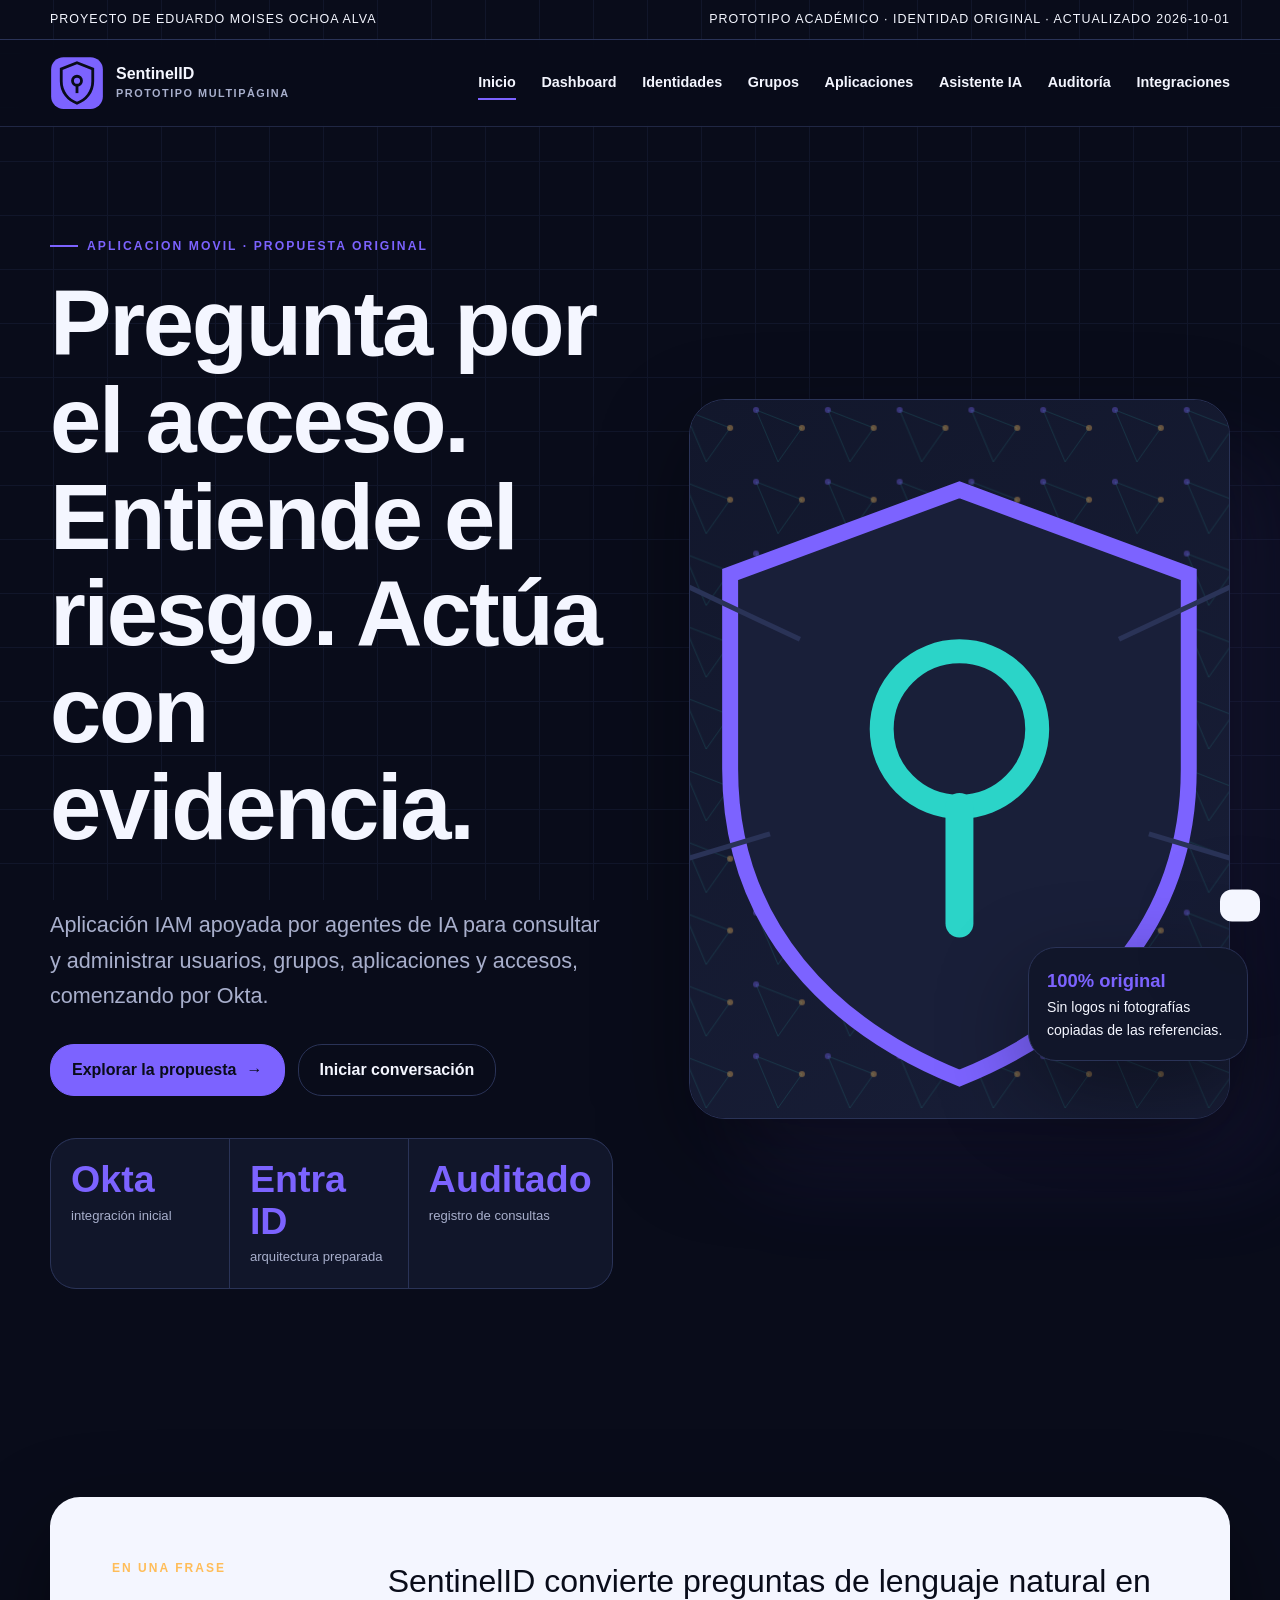
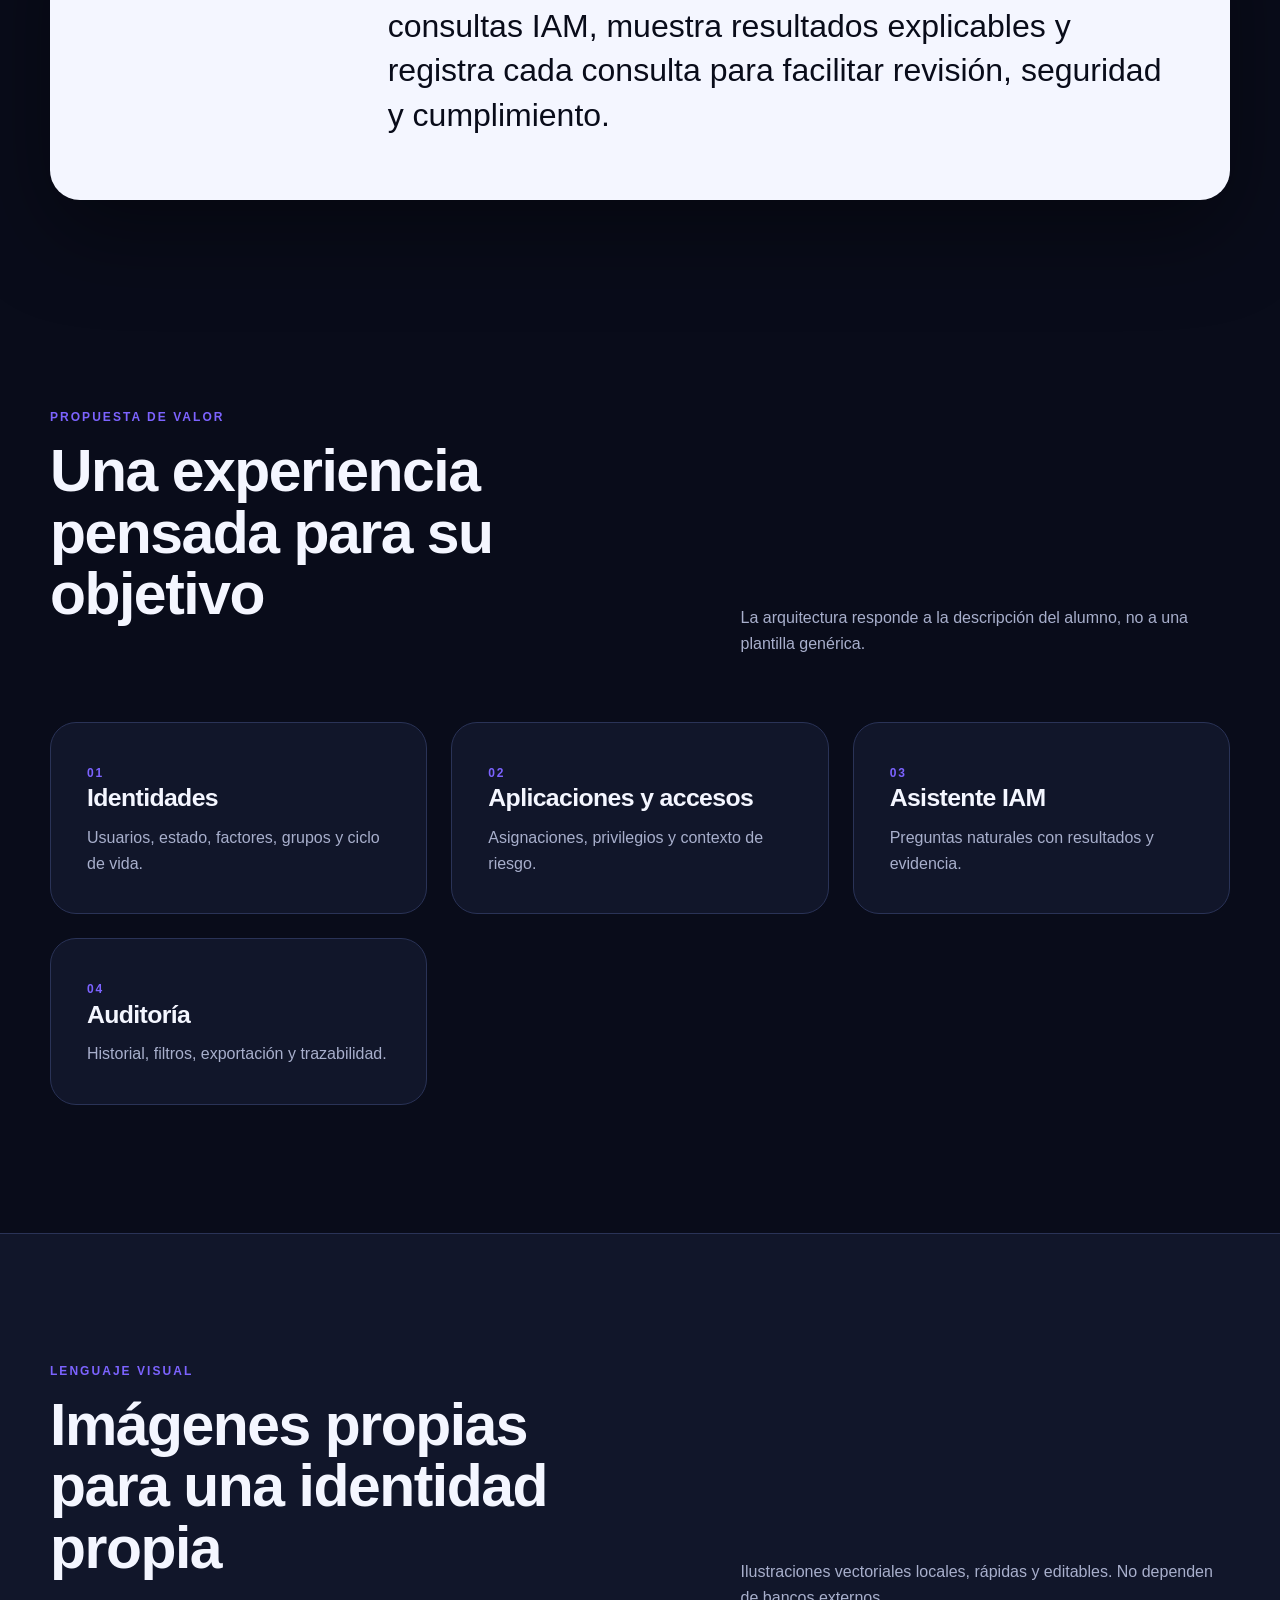
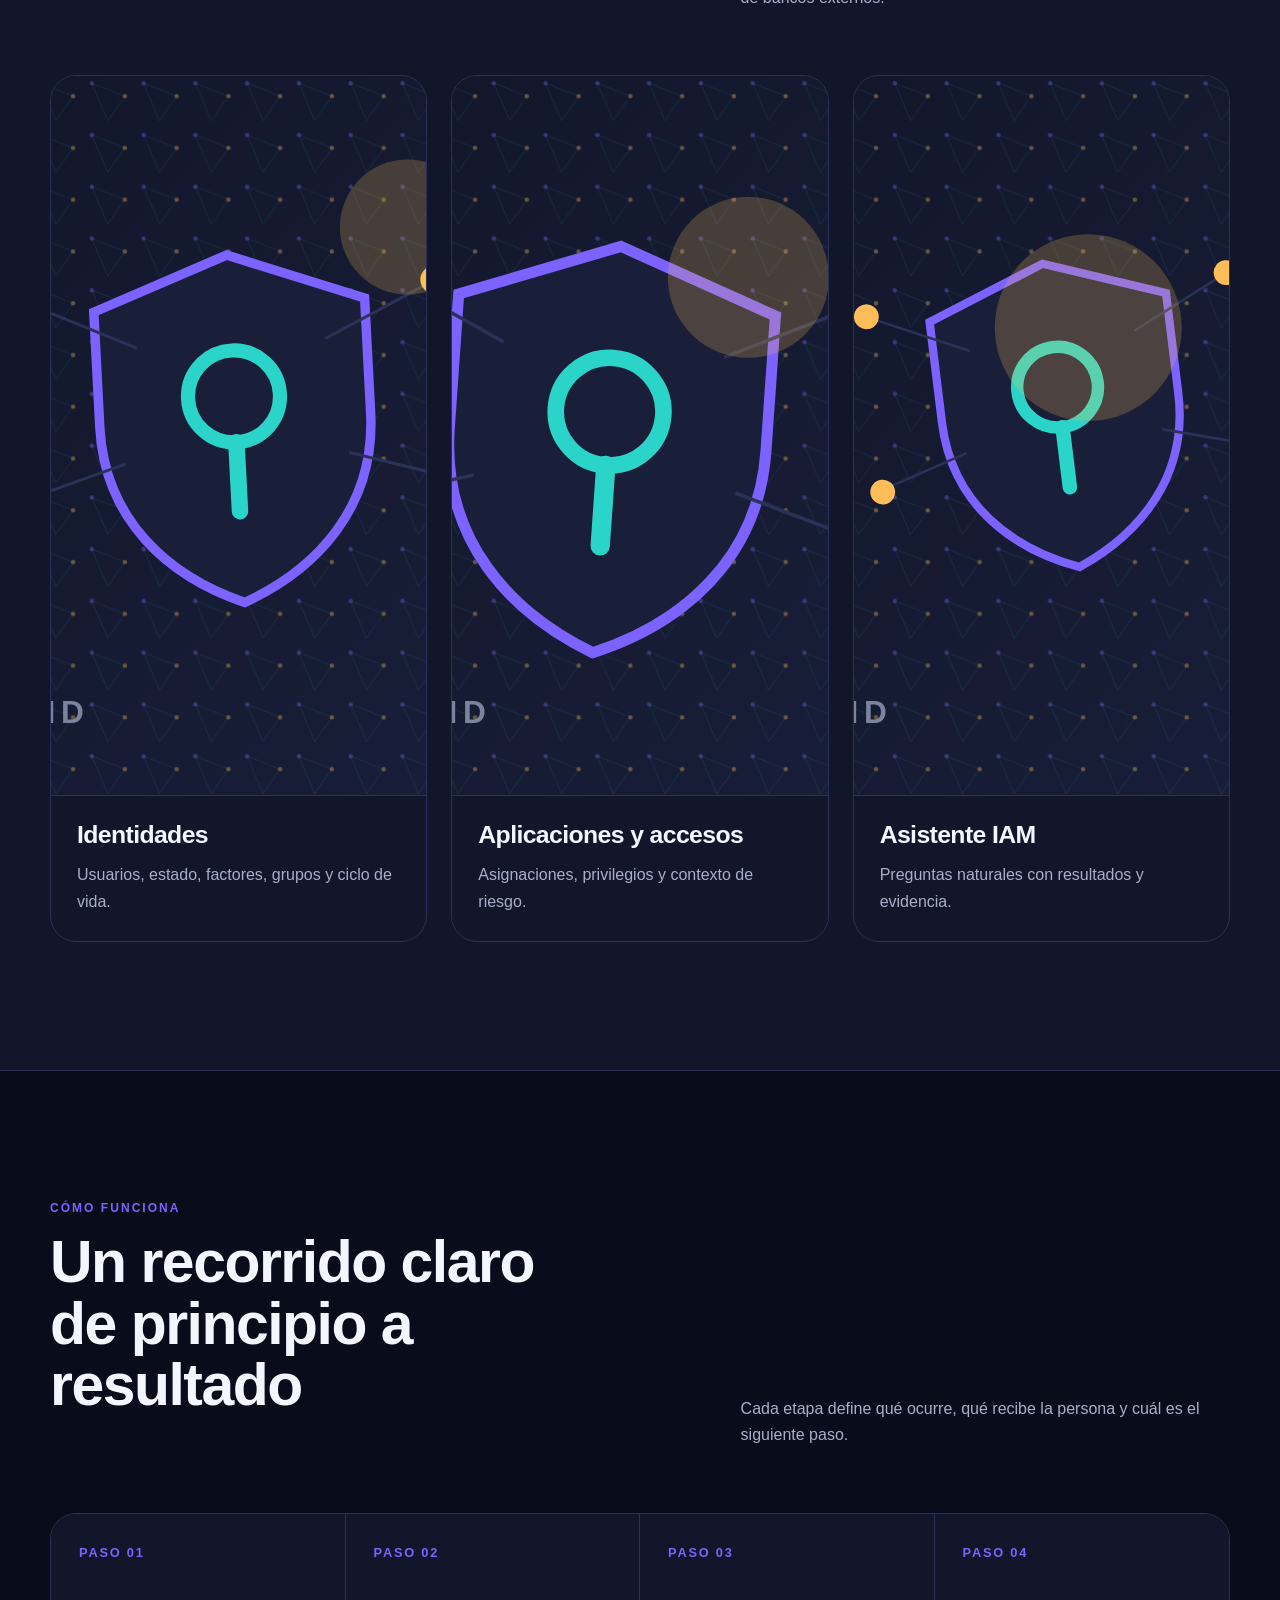
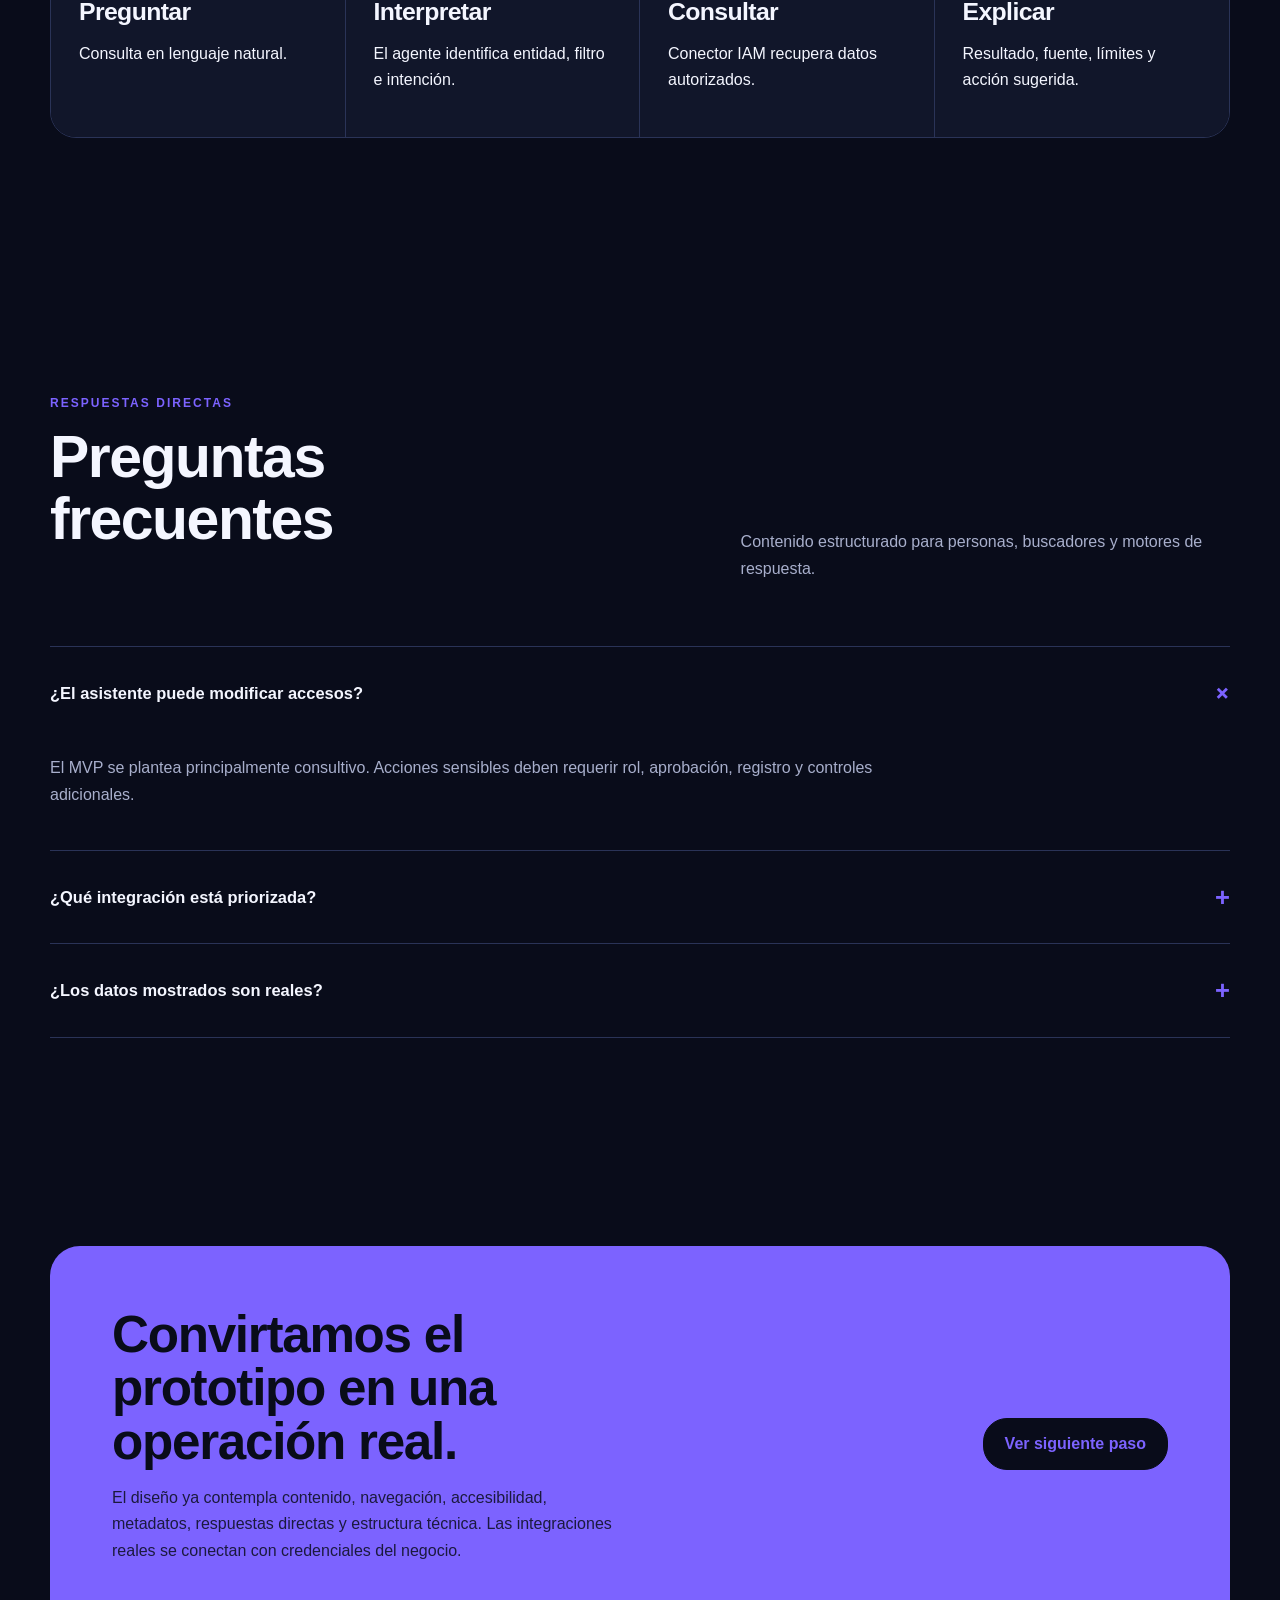
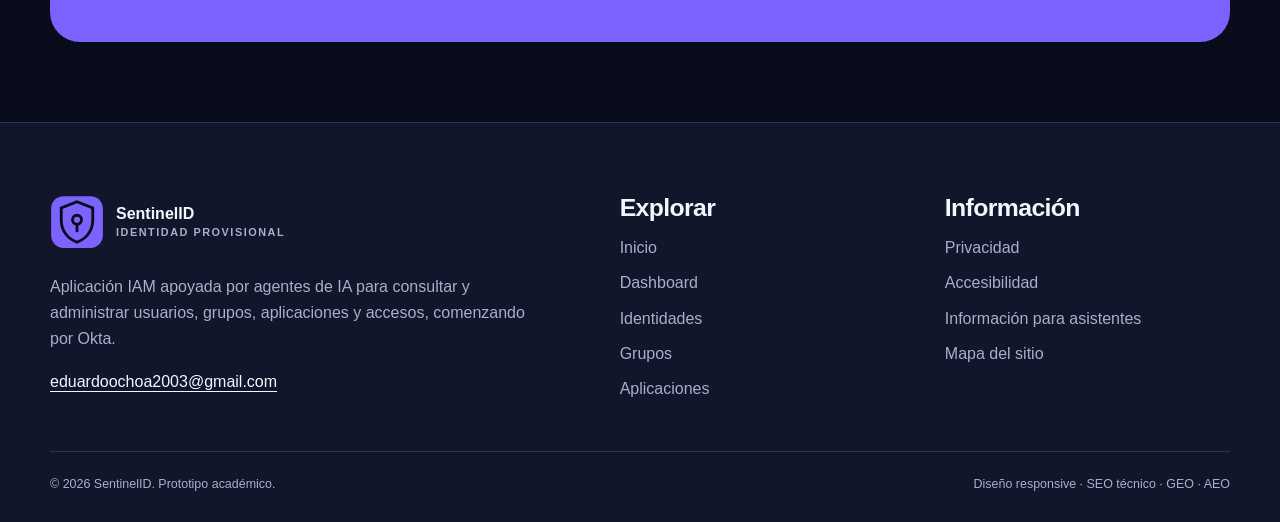
==== index.html @ 1290113c "1 1" ====
<!doctype html><html lang="es"><head>
<meta charset="utf-8"><meta name="viewport" content="width=device-width,initial-scale=1"><meta name="theme-color" content="#7c63ff">
<title>Inicio | SentinelID</title><meta name="description" content="Inicio de SentinelID. SentinelID convierte preguntas de lenguaje natural en consultas IAM, muestra resultados explicables y registra cada consulta para facil…"><meta name="robots" content="index,follow,max-image-preview:large,max-snippet:-1,max-video-preview:-1"><meta name="generator" content="Centro Iberoamericano · prototipo académico">
<link rel="canonical" href="./index.html"><link rel="icon" href="assets/img/favicon.svg" type="image/svg+xml"><link rel="manifest" href="manifest.webmanifest"><link rel="stylesheet" href="assets/css/styles.css">
<meta property="og:type" content="website"><meta property="og:locale" content="es_EC"><meta property="og:title" content="Inicio | SentinelID"><meta property="og:description" content="Inicio de SentinelID. SentinelID convierte preguntas de lenguaje natural en consultas IAM, muestra resultados explicables y registra cada consulta para facil…"><meta property="og:url" content="./index.html"><meta property="og:image" content="assets/img/og-cover.png"><meta property="og:image:width" content="1200"><meta property="og:image:height" content="630"><meta property="og:site_name" content="SentinelID">
<meta name="twitter:card" content="summary_large_image"><meta name="twitter:title" content="Inicio | SentinelID"><meta name="twitter:description" content="Inicio de SentinelID. SentinelID convierte preguntas de lenguaje natural en consultas IAM, muestra resultados explicables y registra cada consulta para facil…"><meta name="twitter:image" content="assets/img/og-cover.png">
<script type="application/ld+json">{"@context":"https://schema.org","@type":"SoftwareApplication","@id":"./#entity","name":"SentinelID","description":"Aplicación IAM apoyada por agentes de IA para consultar y administrar usuarios, grupos, aplicaciones y accesos, comenzando por Okta.","url":"./index.html","logo":"./assets/img/logo.svg","image":"./assets/img/og-cover.png","inLanguage":"es","email":"eduardoochoa2003@gmail.com"}</script><script type="application/ld+json">{"@context":"https://schema.org","@type":"WebSite","@id":"./#website","name":"SentinelID","url":"./index.html","inLanguage":"es","publisher":{"@id":"./#entity"}}</script><script type="application/ld+json">{"@context":"https://schema.org","@type":"WebPage","name":"Inicio","description":"SentinelID convierte preguntas de lenguaje natural en consultas IAM, muestra resultados explicables y registra cada consulta para facilitar revisión, segu…","url":"./index.html","inLanguage":"es","isPartOf":{"@id":"./#website"},"about":{"@id":"./#entity"},"dateModified":"2026-10-01"}</script><script type="application/ld+json">{"@context":"https://schema.org","@type":"FAQPage","mainEntity":[{"@type":"Question","name":"¿El asistente puede modificar accesos?","acceptedAnswer":{"@type":"Answer","text":"El MVP se plantea principalmente consultivo. Acciones sensibles deben requerir rol, aprobación, registro y controles adicionales."}},{"@type":"Question","name":"¿Qué integración está priorizada?","acceptedAnswer":{"@type":"Answer","text":"El brief define Okta como primera integración y deja la arquitectura preparada para Microsoft Entra ID."}},{"@type":"Question","name":"¿Los datos mostrados son reales?","acceptedAnswer":{"@type":"Answer","text":"No. El prototipo usa identidades sintéticas y no contiene credenciales ni conexión a ningún tenant."}}]}</script><script type="application/ld+json">{"@context":"https://schema.org","@type":"SoftwareApplication","name":"SentinelID","applicationCategory":"BusinessApplication","operatingSystem":"Web, Android, iOS","description":"Aplicación IAM apoyada por agentes de IA para consultar y administrar usuarios, grupos, aplicaciones y accesos, comenzando por Okta.","offers":{"@type":"Offer","price":"0","priceCurrency":"USD","description":"Prototipo demostrativo; precio no definido"}}</script></head><body data-theme="iam"><a class="skip-link" href="#contenido">Saltar al contenido</a>
<div class="topbar"><div class="container"><span>Proyecto de Eduardo Moises Ochoa Alva</span><span>Prototipo académico · identidad original · actualizado 2026-10-01</span></div></div>
<header class="site-header">
  <div class="container nav-wrap">
    <a class="brand" href="index.html" aria-label="Ir al inicio de SentinelID"><img src="assets/img/favicon.svg" width="54" height="54" alt=""><span>SentinelID<small>prototipo multipágina</small></span></a>
    <button class="menu-toggle" id="menu-toggle" type="button" aria-expanded="false" aria-controls="site-nav">Menú</button>
    <nav class="site-nav" id="site-nav" aria-label="Navegación principal"><a class="" href="index.html" aria-current="page">Inicio</a><a class="" href="dashboard.html">Dashboard</a><a class="" href="identidades.html">Identidades</a><a class="" href="grupos.html">Grupos</a><a class="" href="aplicaciones.html">Aplicaciones</a><a class="" href="asistente.html">Asistente IA</a><a class="" href="auditoria.html">Auditoría</a><a class="" href="integraciones.html">Integraciones</a></nav>
  </div>
</header><main id="contenido">
<section class="hero"><div class="container hero-grid"><div class="hero-copy"><div class="eyebrow">aplicacion movil · propuesta original</div><h1>Pregunta por el acceso. Entiende el riesgo. Actúa con evidencia.</h1><p class="lead">Aplicación IAM apoyada por agentes de IA para consultar y administrar usuarios, grupos, aplicaciones y accesos, comenzando por Okta.</p><div class="hero-actions"><a class="btn" href="dashboard.html">Explorar la propuesta <span aria-hidden="true">→</span></a><a class="btn btn-secondary" href="integraciones.html">Iniciar conversación</a></div><div class="stats"><div class="stat"><strong>Okta</strong><span>integración inicial</span></div><div class="stat"><strong>Entra ID</strong><span>arquitectura preparada</span></div><div class="stat"><strong>Auditado</strong><span>registro de consultas</span></div></div></div><div class="hero-art"><img src="assets/img/hero.svg" width="1000" height="720" alt="Ilustración original para SentinelID"><div class="hero-badge"><strong>100% original</strong>Sin logos ni fotografías copiadas de las referencias.</div></div></div></section>
<section class="section-sm"><div class="container"><div class="answer-box"><div class="label">En una frase</div><p>SentinelID convierte preguntas de lenguaje natural en consultas IAM, muestra resultados explicables y registra cada consulta para facilitar revisión, seguridad y cumplimiento.</p></div></div></section>
<section class="section"><div class="container"><div class="section-head"><div><div class="kicker">Propuesta de valor</div><h2>Una experiencia pensada para su objetivo</h2></div><p>La arquitectura responde a la descripción del alumno, no a una plantilla genérica.</p></div><div class="grid-3"><article class="card"><span class="number">01</span><h3>Identidades</h3><p>Usuarios, estado, factores, grupos y ciclo de vida.</p></article><article class="card"><span class="number">02</span><h3>Aplicaciones y accesos</h3><p>Asignaciones, privilegios y contexto de riesgo.</p></article><article class="card"><span class="number">03</span><h3>Asistente IAM</h3><p>Preguntas naturales con resultados y evidencia.</p></article><article class="card"><span class="number">04</span><h3>Auditoría</h3><p>Historial, filtros, exportación y trazabilidad.</p></article></div></div></section>
<section class="section section-alt"><div class="container"><div class="section-head"><div><div class="kicker">Lenguaje visual</div><h2>Imágenes propias para una identidad propia</h2></div><p>Ilustraciones vectoriales locales, rápidas y editables. No dependen de bancos externos.</p></div><div class="grid-3"><article class="card visual-card"><img src="assets/img/visual-1.svg" width="720" height="720" loading="lazy" alt="Ilustración original: Identidades"><div class="card-body"><h3>Identidades</h3><p>Usuarios, estado, factores, grupos y ciclo de vida.</p></div></article><article class="card visual-card"><img src="assets/img/visual-2.svg" width="720" height="720" loading="lazy" alt="Ilustración original: Aplicaciones y accesos"><div class="card-body"><h3>Aplicaciones y accesos</h3><p>Asignaciones, privilegios y contexto de riesgo.</p></div></article><article class="card visual-card"><img src="assets/img/visual-3.svg" width="720" height="720" loading="lazy" alt="Ilustración original: Asistente IAM"><div class="card-body"><h3>Asistente IAM</h3><p>Preguntas naturales con resultados y evidencia.</p></div></article></div></div></section>
<section class="section"><div class="container"><div class="section-head"><div><div class="kicker">Cómo funciona</div><h2>Un recorrido claro de principio a resultado</h2></div><p>Cada etapa define qué ocurre, qué recibe la persona y cuál es el siguiente paso.</p></div><div class="step-list"><article class="step"><strong>Paso 01</strong><h3>Preguntar</h3><p>Consulta en lenguaje natural.</p></article><article class="step"><strong>Paso 02</strong><h3>Interpretar</h3><p>El agente identifica entidad, filtro e intención.</p></article><article class="step"><strong>Paso 03</strong><h3>Consultar</h3><p>Conector IAM recupera datos autorizados.</p></article><article class="step"><strong>Paso 04</strong><h3>Explicar</h3><p>Resultado, fuente, límites y acción sugerida.</p></article></div></div></section>
<section class="section"><div class="container"><div class="section-head"><div><div class="kicker">Respuestas directas</div><h2>Preguntas frecuentes</h2></div><p>Contenido estructurado para personas, buscadores y motores de respuesta.</p></div><div class="faq-list"><div class="faq-item" data-open="true"><button class="faq-question" type="button" aria-expanded="true"><span>¿El asistente puede modificar accesos?</span><span aria-hidden="true">+</span></button><div class="faq-answer"><p>El MVP se plantea principalmente consultivo. Acciones sensibles deben requerir rol, aprobación, registro y controles adicionales.</p></div></div><div class="faq-item" data-open="false"><button class="faq-question" type="button" aria-expanded="false"><span>¿Qué integración está priorizada?</span><span aria-hidden="true">+</span></button><div class="faq-answer"><p>El brief define Okta como primera integración y deja la arquitectura preparada para Microsoft Entra ID.</p></div></div><div class="faq-item" data-open="false"><button class="faq-question" type="button" aria-expanded="false"><span>¿Los datos mostrados son reales?</span><span aria-hidden="true">+</span></button><div class="faq-answer"><p>No. El prototipo usa identidades sintéticas y no contiene credenciales ni conexión a ningún tenant.</p></div></div></div></div></section>
<section class="section-sm"><div class="container"><div class="callout"><div><h2>Convirtamos el prototipo en una operación real.</h2><p>El diseño ya contempla contenido, navegación, accesibilidad, metadatos, respuestas directas y estructura técnica. Las integraciones reales se conectan con credenciales del negocio.</p></div><a class="btn" href="integraciones.html">Ver siguiente paso</a></div></div></section>
</main><footer class="site-footer">
  <div class="container">
    <div class="footer-grid">
      <div><a class="brand" href="index.html"><img src="assets/img/favicon.svg" width="54" height="54" alt=""><span>SentinelID<small>identidad provisional</small></span></a><p>Aplicación IAM apoyada por agentes de IA para consultar y administrar usuarios, grupos, aplicaciones y accesos, comenzando por Okta.</p><a href="mailto:eduardoochoa2003@gmail.com">eduardoochoa2003@gmail.com</a></div>
      <div><h3>Explorar</h3><div class="footer-links"><a href="index.html">Inicio</a><a href="dashboard.html">Dashboard</a><a href="identidades.html">Identidades</a><a href="grupos.html">Grupos</a><a href="aplicaciones.html">Aplicaciones</a></div></div>
      <div><h3>Información</h3><div class="footer-links"><a href="privacidad.html">Privacidad</a><a href="accesibilidad.html">Accesibilidad</a><a href="llms.txt">Información para asistentes</a><a href="sitemap.xml">Mapa del sitio</a></div></div>
    </div>
    <div class="footer-bottom"><span>© <span id="year">2026</span> SentinelID. Prototipo académico.</span><span>Diseño responsive · SEO técnico · GEO · AEO</span></div>
  </div>
</footer><div id="toast" class="toast" role="status" aria-live="polite"></div><script src="assets/js/app.js" defer></script></body></html>
---- assets/css/styles.css ----
/* Generated 2026-10-01 · original design system for SentinelID */
:root {
  --bg:#090c1a; --surface:#11162a; --surface-2:#191f39; --text:#f4f6ff; --muted:#a8afcc;
  --line:#2a3357; --brand:#7c63ff; --brand-2:#2bd4c8; --accent:#ffbd59; --on-brand:#090c1a;
  --radius:18px; --shadow:0 32px 90px rgba(0,0,0,.4); --font:Inter, Segoe UI, Arial, sans-serif; --display:Inter, Segoe UI, Arial, sans-serif;
  --max:1180px; --gutter:clamp(18px,4vw,44px); --section:clamp(72px,10vw,140px);
}
*{box-sizing:border-box}
html{scroll-behavior:smooth}
body{margin:0;background:var(--bg);color:var(--text);font-family:var(--font);line-height:1.65;-webkit-font-smoothing:antialiased}
body::before{content:"";position:fixed;inset:0;pointer-events:none;opacity:.28;z-index:-1;background-image:linear-gradient(to right,transparent 98%,var(--line) 98%),linear-gradient(to bottom,transparent 98%,var(--line) 98%);background-size:54px 54px}
img,svg{max-width:100%;display:block}
a{color:inherit;text-decoration-thickness:1px;text-underline-offset:4px}
button,input,select,textarea{font:inherit}
button{cursor:pointer}
::selection{background:var(--brand);color:var(--on-brand)}
.skip-link{position:fixed;left:18px;top:-100px;z-index:1000;background:var(--text);color:var(--bg);padding:12px 18px;border-radius:8px}
.skip-link:focus{top:18px}
.container{width:min(var(--max),calc(100% - 2*var(--gutter)));margin-inline:auto}
.topbar{border-bottom:1px solid var(--line);font-size:.78rem;letter-spacing:.08em;text-transform:uppercase}
.topbar .container{display:flex;justify-content:space-between;gap:20px;padding-block:9px}
.site-header{position:sticky;top:0;z-index:80;background:color-mix(in srgb,var(--bg) 88%,transparent);backdrop-filter:blur(20px);border-bottom:1px solid color-mix(in srgb,var(--line) 72%,transparent)}
.nav-wrap{min-height:86px;display:flex;align-items:center;justify-content:space-between;gap:28px}
.brand{display:inline-flex;align-items:center;gap:12px;text-decoration:none;font-weight:850;line-height:1.1}
.brand img{width:54px;height:54px}
.brand small{display:block;color:var(--muted);font-size:.68rem;letter-spacing:.14em;text-transform:uppercase;margin-top:5px}
.site-nav{display:flex;align-items:center;gap:clamp(12px,2vw,26px)}
.site-nav a{text-decoration:none;font-size:.9rem;font-weight:700;position:relative;padding:12px 0}
.site-nav.nav-dense{gap:10px} .site-nav.nav-dense a{font-size:.76rem}
.site-nav a::after{content:"";position:absolute;left:0;bottom:6px;width:100%;height:2px;background:var(--brand);transform:scaleX(0);transform-origin:right;transition:transform .25s ease}
.site-nav a:hover::after,.site-nav a[aria-current="page"]::after{transform:scaleX(1);transform-origin:left}
.nav-cta{background:var(--brand)!important;color:var(--on-brand)!important;padding:11px 17px!important;border-radius:999px}
.nav-cta::after{display:none}
.menu-toggle{display:none;border:1px solid var(--line);background:var(--surface);color:var(--text);border-radius:12px;padding:10px 14px;font-weight:800}
.breadcrumbs{display:flex;gap:8px;align-items:center;font-size:.82rem;color:var(--muted);padding-top:28px}
.breadcrumbs a{text-decoration:none}
main{overflow:hidden}
.hero{padding:clamp(52px,8vw,110px) 0 var(--section);position:relative}
.hero-grid{display:grid;grid-template-columns:minmax(0,1.02fr) minmax(360px,.98fr);align-items:center;gap:clamp(36px,6vw,90px)}
.hero-copy{position:relative;z-index:2}
.eyebrow{display:inline-flex;align-items:center;gap:9px;font-size:.76rem;font-weight:850;text-transform:uppercase;letter-spacing:.17em;color:var(--brand);margin-bottom:20px}
.eyebrow::before{content:"";width:28px;height:2px;background:currentColor}
h1,h2,h3{font-family:var(--display);line-height:1.05;margin:0 0 .55em;letter-spacing:-.025em}
h1{font-size:clamp(3rem,7.2vw,7.4rem);max-width:12ch}
h2{font-size:clamp(2.1rem,4.6vw,4.9rem);max-width:16ch}
h3{font-size:clamp(1.16rem,2vw,1.55rem)}
.lead{font-size:clamp(1.08rem,1.8vw,1.35rem);color:var(--muted);max-width:63ch;margin:0 0 30px}
.hero-actions,.action-row{display:flex;gap:13px;align-items:center;flex-wrap:wrap}
.btn{display:inline-flex;align-items:center;justify-content:center;gap:10px;min-height:50px;padding:12px 21px;border:1px solid var(--brand);background:var(--brand);color:var(--on-brand);text-decoration:none;font-weight:850;border-radius:calc(var(--radius) + 6px);transition:transform .2s ease,box-shadow .2s ease}
.btn:hover{transform:translateY(-3px);box-shadow:0 16px 34px color-mix(in srgb,var(--brand) 22%,transparent)}
.btn-secondary{background:transparent;color:var(--text);border-color:var(--line)}
.btn-ghost{background:var(--surface);color:var(--text);border-color:var(--line)}
.hero-art{position:relative}
.hero-art::before{content:"";position:absolute;inset:8% -9% -8% 10%;background:var(--brand);opacity:.10;filter:blur(50px);z-index:-1}
.hero-art img{width:100%;aspect-ratio:4/3;object-fit:cover;border-radius:calc(var(--radius) + 18px);box-shadow:var(--shadow);border:1px solid var(--line)}
.hero-badge{position:absolute;right:-18px;bottom:8%;max-width:220px;background:var(--surface);border:1px solid var(--line);padding:18px;border-radius:calc(var(--radius) + 10px);box-shadow:var(--shadow);font-size:.88rem}
.hero-badge strong{display:block;color:var(--brand);font-size:1.15rem}
.stats{display:grid;grid-template-columns:repeat(3,1fr);gap:1px;margin-top:42px;background:var(--line);border:1px solid var(--line);border-radius:calc(var(--radius) + 8px);overflow:hidden;max-width:760px}
.stat{background:var(--surface);padding:20px}
.stat strong{display:block;font-family:var(--display);font-size:clamp(1.4rem,3vw,2.35rem);line-height:1.1;color:var(--brand)}
.stat span{display:block;color:var(--muted);font-size:.82rem;margin-top:4px}
.section{padding:var(--section) 0}
.section-sm{padding:clamp(46px,7vw,80px) 0}
.section-alt{background:var(--surface);border-block:1px solid var(--line)}
.section-head{display:flex;justify-content:space-between;align-items:end;gap:40px;margin-bottom:clamp(36px,5vw,68px)}
.section-head p{max-width:55ch;color:var(--muted);margin:0}
.kicker{font-size:.75rem;text-transform:uppercase;letter-spacing:.17em;color:var(--brand);font-weight:850;margin-bottom:12px}
.grid-2{display:grid;grid-template-columns:repeat(2,minmax(0,1fr));gap:clamp(22px,4vw,48px)}
.grid-3{display:grid;grid-template-columns:repeat(3,minmax(0,1fr));gap:24px}
.grid-4{display:grid;grid-template-columns:repeat(4,minmax(0,1fr));gap:18px}
.card{background:var(--surface);border:1px solid var(--line);border-radius:calc(var(--radius) + 8px);padding:clamp(22px,3vw,36px);position:relative;overflow:hidden;transition:transform .22s ease,border-color .22s ease,box-shadow .22s ease}
.card:hover{transform:translateY(-6px);border-color:var(--brand);box-shadow:var(--shadow)}
.card .number{font-size:.75rem;letter-spacing:.15em;color:var(--brand);font-weight:900}
.card p{color:var(--muted);margin:0}
.card ul{padding-left:1.1rem;margin:18px 0 0;color:var(--muted)}
.card-link{position:absolute;inset:0;text-indent:-9999px}
.visual-card{padding:0}
.visual-card img{width:100%;aspect-ratio:4/3;object-fit:cover;border-bottom:1px solid var(--line)}
.visual-card .card-body{padding:26px}
.answer-box{display:grid;grid-template-columns:.32fr 1fr;gap:26px;background:var(--text);color:var(--bg);padding:clamp(28px,5vw,62px);border-radius:calc(var(--radius) + 12px);box-shadow:var(--shadow)}
.answer-box .label{font-size:.75rem;letter-spacing:.17em;text-transform:uppercase;font-weight:900;color:var(--accent)}
.answer-box p{font-size:clamp(1.25rem,2.8vw,2rem);line-height:1.4;margin:0;max-width:52ch}
.feature-list{display:grid;gap:18px;counter-reset:feature}
.feature{display:grid;grid-template-columns:52px 1fr;gap:18px;padding:22px 0;border-bottom:1px solid var(--line);counter-increment:feature}
.feature::before{content:counter(feature,decimal-leading-zero);width:46px;height:46px;border:1px solid var(--line);border-radius:50%;display:grid;place-items:center;color:var(--brand);font-weight:900}
.feature p{margin:0;color:var(--muted)}
.tag-list{display:flex;flex-wrap:wrap;gap:9px}
.tag,.chip{display:inline-flex;padding:8px 12px;border:1px solid var(--line);border-radius:999px;background:var(--surface);font-size:.8rem;font-weight:750}
.step-list{display:grid;grid-template-columns:repeat(4,1fr);gap:0;border:1px solid var(--line);border-radius:calc(var(--radius) + 8px);overflow:hidden}
.step{padding:28px;border-right:1px solid var(--line);background:var(--surface);min-height:220px}
.step:last-child{border-right:0}
.step strong{display:block;color:var(--brand);font-size:.8rem;letter-spacing:.14em;text-transform:uppercase;margin-bottom:36px}
.page-hero{padding:58px 0 78px;border-bottom:1px solid var(--line)}
.page-hero .inner{display:grid;grid-template-columns:1fr .48fr;gap:56px;align-items:end}
.page-hero h1{font-size:clamp(2.8rem,6vw,6rem);max-width:15ch}
.page-hero p{color:var(--muted);font-size:1.16rem;margin:0}
.prose{max-width:760px}
.prose h2{margin-top:1.5em}
.prose p,.prose li{color:var(--muted)}
.catalog-toolbar{display:flex;gap:12px;flex-wrap:wrap;align-items:center;margin-bottom:34px}
.catalog-toolbar input,.catalog-toolbar select{min-height:48px;border:1px solid var(--line);background:var(--surface);color:var(--text);border-radius:12px;padding:10px 14px}
.catalog-toolbar input{min-width:min(100%,320px);flex:1}
.product-grid{display:grid;grid-template-columns:repeat(3,minmax(0,1fr));gap:24px}
.product-card{background:var(--surface);border:1px solid var(--line);border-radius:calc(var(--radius) + 8px);overflow:hidden;display:flex;flex-direction:column}
.product-card img{aspect-ratio:4/3;width:100%;object-fit:cover;border-bottom:1px solid var(--line)}
.product-info{padding:22px;display:flex;flex-direction:column;flex:1}
.product-info p{color:var(--muted);margin:.3rem 0 1rem}
.product-meta{display:flex;justify-content:space-between;gap:15px;margin-top:auto;align-items:center}
.price{font-size:1.15rem;font-weight:900;color:var(--brand)}
.icon-button{border:1px solid var(--line);background:var(--surface);color:var(--text);width:44px;height:44px;border-radius:50%;display:grid;place-items:center}
.dashboard{display:grid;grid-template-columns:220px 1fr;min-height:620px;background:var(--surface);border:1px solid var(--line);border-radius:calc(var(--radius) + 8px);overflow:hidden;box-shadow:var(--shadow)}
.dashboard aside{background:var(--text);color:var(--bg);padding:28px 18px}
.dashboard aside strong{display:block;margin-bottom:28px}
.dashboard aside a{display:block;text-decoration:none;padding:10px 12px;border-radius:10px;margin-bottom:6px;color:color-mix(in srgb,var(--bg) 75%,transparent)}
.dashboard aside a:first-of-type{background:var(--brand);color:var(--on-brand)}
.dashboard-main{padding:30px}
.metric-grid{display:grid;grid-template-columns:repeat(3,1fr);gap:16px}
.metric{border:1px solid var(--line);border-radius:14px;padding:20px;background:var(--bg)}
.metric strong{display:block;font-size:1.8rem;color:var(--brand)}
.bar-chart{height:220px;display:flex;align-items:end;gap:12px;padding:24px 12px;border:1px solid var(--line);border-radius:14px;margin-top:22px}
.bar-chart i{display:block;flex:1;background:var(--brand);border-radius:8px 8px 0 0;min-height:18px;opacity:.85}
.table-wrap{overflow:auto;border:1px solid var(--line);border-radius:14px;margin-top:22px}
table{width:100%;border-collapse:collapse;min-width:680px;background:var(--surface)}
th,td{padding:15px;text-align:left;border-bottom:1px solid var(--line);font-size:.9rem}
th{font-size:.75rem;text-transform:uppercase;letter-spacing:.08em;color:var(--muted)}
.status{display:inline-flex;padding:5px 9px;border-radius:999px;background:color-mix(in srgb,var(--accent) 20%,var(--surface));color:var(--text);font-size:.75rem;font-weight:800}
.timeline{position:relative;display:grid;gap:24px;margin-left:20px}
.timeline::before{content:"";position:absolute;left:18px;top:0;bottom:0;width:2px;background:var(--line)}
.timeline-item{position:relative;padding:20px 24px 20px 70px;background:var(--surface);border:1px solid var(--line);border-radius:calc(var(--radius) + 6px)}
.timeline-item::before{content:"";position:absolute;left:7px;top:28px;width:24px;height:24px;border-radius:50%;background:var(--brand);border:5px solid var(--bg);z-index:2}
.faq-list{border-top:1px solid var(--line)}
.faq-item{border-bottom:1px solid var(--line)}
.faq-question{width:100%;display:flex;justify-content:space-between;gap:24px;align-items:center;text-align:left;border:0;background:transparent;color:var(--text);padding:25px 0;font-weight:850;font-size:1.03rem}
.faq-question span:last-child{font-size:1.6rem;color:var(--brand);transition:transform .2s ease}
.faq-answer{display:none;max-width:850px;color:var(--muted);padding:0 0 26px}
.faq-item[data-open="true"] .faq-answer{display:block}
.faq-item[data-open="true"] .faq-question span:last-child{transform:rotate(45deg)}
.form-grid{display:grid;grid-template-columns:repeat(2,minmax(0,1fr));gap:18px}
.field{display:grid;gap:8px}
.field.full{grid-column:1/-1}
.field label{font-size:.82rem;font-weight:850}
.field input,.field select,.field textarea{width:100%;border:1px solid var(--line);background:var(--surface);color:var(--text);padding:13px 14px;border-radius:12px;outline:none}
.field input:focus,.field select:focus,.field textarea:focus{border-color:var(--brand);box-shadow:0 0 0 4px color-mix(in srgb,var(--brand) 14%,transparent)}
.field textarea{min-height:150px;resize:vertical}
.contact-layout{display:grid;grid-template-columns:.72fr 1.28fr;gap:clamp(28px,5vw,70px)}
.contact-panel{background:var(--text);color:var(--bg);padding:36px;border-radius:calc(var(--radius) + 12px)}
.contact-panel a{color:var(--bg)}
.notice{padding:18px 20px;border-left:4px solid var(--accent);background:color-mix(in srgb,var(--accent) 12%,var(--surface));border-radius:0 12px 12px 0;color:var(--muted)}
.code-window{background:#05070a;color:#d8ffe8;border:1px solid var(--line);border-radius:14px;overflow:hidden;font-family:Consolas,monospace;box-shadow:var(--shadow)}
.code-head{display:flex;gap:8px;padding:14px;border-bottom:1px solid #233029}
.code-head i{width:11px;height:11px;border-radius:50%;background:#4e625a}
.code-body{padding:24px;overflow:auto;font-size:.88rem;line-height:1.8}
.code-body .cmd{color:#8fff5a}
.code-body .key{color:#58d1ff}
.assistant-demo{display:grid;grid-template-columns:.42fr .58fr;border:1px solid var(--line);border-radius:calc(var(--radius) + 8px);overflow:hidden;background:var(--surface);min-height:520px}
.assistant-sidebar{padding:26px;background:var(--surface2);border-right:1px solid var(--line)}
.assistant-chat{padding:30px;display:flex;flex-direction:column}
.bubble{max-width:78%;padding:15px 18px;border-radius:20px;margin-bottom:14px;background:var(--surface2)}
.bubble.user{align-self:flex-end;background:var(--brand);color:var(--on-brand)}
.chat-form{margin-top:auto;display:flex;gap:10px}
.chat-form input{flex:1;border:1px solid var(--line);padding:13px;border-radius:999px;background:var(--bg);color:var(--text)}
.calculator{display:grid;grid-template-columns:1fr .8fr;gap:24px;background:var(--surface);border:1px solid var(--line);padding:30px;border-radius:calc(var(--radius) + 8px)}
.result-panel{background:var(--text);color:var(--bg);padding:28px;border-radius:calc(var(--radius) + 4px)}
.result-panel strong{display:block;font-size:2.4rem;color:var(--accent)}
.callout{display:grid;grid-template-columns:1fr auto;align-items:center;gap:30px;background:var(--brand);color:var(--on-brand);padding:clamp(30px,5vw,62px);border-radius:calc(var(--radius) + 12px)}
.callout h2{font-size:clamp(2rem,4vw,4rem);margin:0}
.callout p{max-width:58ch;opacity:.84}
.callout .btn{background:var(--on-brand);color:var(--brand);border-color:var(--on-brand)}
.site-footer{padding:72px 0 28px;border-top:1px solid var(--line);background:var(--surface)}
.footer-grid{display:grid;grid-template-columns:1.3fr repeat(2,.7fr);gap:40px}
.footer-grid p{color:var(--muted);max-width:55ch}
.footer-links{display:grid;gap:9px}
.footer-links a{text-decoration:none;color:var(--muted)}
.footer-bottom{display:flex;justify-content:space-between;gap:20px;flex-wrap:wrap;border-top:1px solid var(--line);margin-top:48px;padding-top:22px;font-size:.78rem;color:var(--muted)}
.toast{position:fixed;right:20px;bottom:20px;z-index:200;background:var(--text);color:var(--bg);padding:16px 20px;border-radius:12px;box-shadow:var(--shadow);transform:translateY(130%);transition:transform .25s ease;max-width:360px}
.toast.show{transform:translateY(0)}
.sr-only{position:absolute!important;width:1px!important;height:1px!important;padding:0!important;margin:-1px!important;overflow:hidden!important;clip:rect(0,0,0,0)!important;white-space:nowrap!important;border:0!important}
.empty-state{display:none;padding:30px;text-align:center;border:1px dashed var(--line);color:var(--muted);border-radius:14px}
/* Strong visual differentiation by theme */
body[data-theme="fashion"] h1,body[data-theme="fashion"] h2{font-weight:400;letter-spacing:-.045em}
body[data-theme="fashion"] .topbar{background:var(--text);color:var(--bg)}
body[data-theme="fashion"] .hero-grid{grid-template-columns:.72fr 1.28fr}
body[data-theme="fashion"] .hero-art img{border-radius:0}
body[data-theme="fashion"] .btn,body[data-theme="fashion"] .card,body[data-theme="fashion"] .product-card{border-radius:0}
body[data-theme="studio"] .card,body[data-theme="studio"] .hero-art img,body[data-theme="studio"] .callout{box-shadow:12px 12px 0 var(--text);border:3px solid var(--text)}
body[data-theme="studio"] .site-header{background:var(--accent);color:var(--surface)}
body[data-theme="studio"] .brand small,body[data-theme="studio"] .site-nav a{color:var(--surface)}
body[data-theme="datagov"] body,body[data-theme="datagov"] .eyebrow{font-family:var(--font)}
body[data-theme="datagov"] h1,body[data-theme="datagov"] h2{text-transform:uppercase;letter-spacing:-.02em}
body[data-theme="datagov"] .hero-art img{filter:saturate(1.2) contrast(1.05)}
body[data-theme="editorial"] .hero-copy{border-left:5px solid var(--brand);padding-left:clamp(20px,3vw,45px)}
body[data-theme="travel"] .hero-art img,body[data-theme="health"] .hero-art img{border-radius:48% 52% 38% 62% / 44% 38% 62% 56%}
body[data-theme="industrial"] .eyebrow,body[data-theme="industrial"] h1,body[data-theme="industrial"] h2{text-transform:uppercase}
body[data-theme="industrial"] .hero-art img{border:10px solid var(--surface2);transform:rotate(1.5deg)}
body[data-theme="voice"] .hero::after{content:"";position:absolute;left:0;right:0;bottom:30px;height:100px;background:repeating-radial-gradient(ellipse at center,var(--brand) 0 2px,transparent 2px 18px);opacity:.07}
@media (max-width:980px){
  .menu-toggle{display:block} .site-nav{display:none;position:absolute;left:var(--gutter);right:var(--gutter);top:78px;background:var(--surface);border:1px solid var(--line);padding:18px;flex-direction:column;align-items:stretch;border-radius:16px;box-shadow:var(--shadow)}
  .site-nav.open{display:flex} .site-nav a{padding:10px} .nav-cta{text-align:center}
  .hero-grid,.page-hero .inner,.contact-layout,.assistant-demo,.calculator{grid-template-columns:1fr}
  .hero-art{max-width:760px} .answer-box{grid-template-columns:1fr} .grid-4{grid-template-columns:repeat(2,1fr)}
  .product-grid,.grid-3{grid-template-columns:repeat(2,minmax(0,1fr))} .step-list{grid-template-columns:repeat(2,1fr)} .step:nth-child(2){border-right:0} .step:nth-child(-n+2){border-bottom:1px solid var(--line)}
  .dashboard{grid-template-columns:1fr} .dashboard aside{display:flex;gap:8px;overflow:auto} .dashboard aside strong{display:none} .dashboard aside a{white-space:nowrap;margin:0}
  .assistant-sidebar{border-right:0;border-bottom:1px solid var(--line)}
}
@media (max-width:680px){
  .topbar .container{display:block} .topbar .container span:last-child{display:none} .brand span{display:none}
  .hero{padding-top:42px} h1{font-size:clamp(2.7rem,15vw,4.8rem)} .hero-grid{display:flex;flex-direction:column}
  body[data-theme="fashion"] .hero-grid{display:flex} .hero-art{order:-1} .hero-badge{right:8px}
  .stats{grid-template-columns:1fr} .grid-2,.grid-3,.grid-4,.product-grid,.form-grid,.metric-grid{grid-template-columns:1fr}
  .section-head,.callout,.footer-bottom{align-items:start;flex-direction:column;display:flex} .step-list{grid-template-columns:1fr} .step{border-right:0;border-bottom:1px solid var(--line)}
  .footer-grid{grid-template-columns:1fr} .field.full{grid-column:auto} .dashboard-main{padding:18px} .contact-panel{padding:26px}
  .product-meta{align-items:flex-start} .answer-box p{font-size:1.17rem}
}
@media (prefers-reduced-motion:reduce){*{animation:none!important;transition:none!important;scroll-behavior:auto!important}}
@media print{.site-header,.topbar,.hero-actions,.callout,.site-footer,.menu-toggle{display:none!important}body{background:#fff;color:#000}.section{padding:30px 0}}
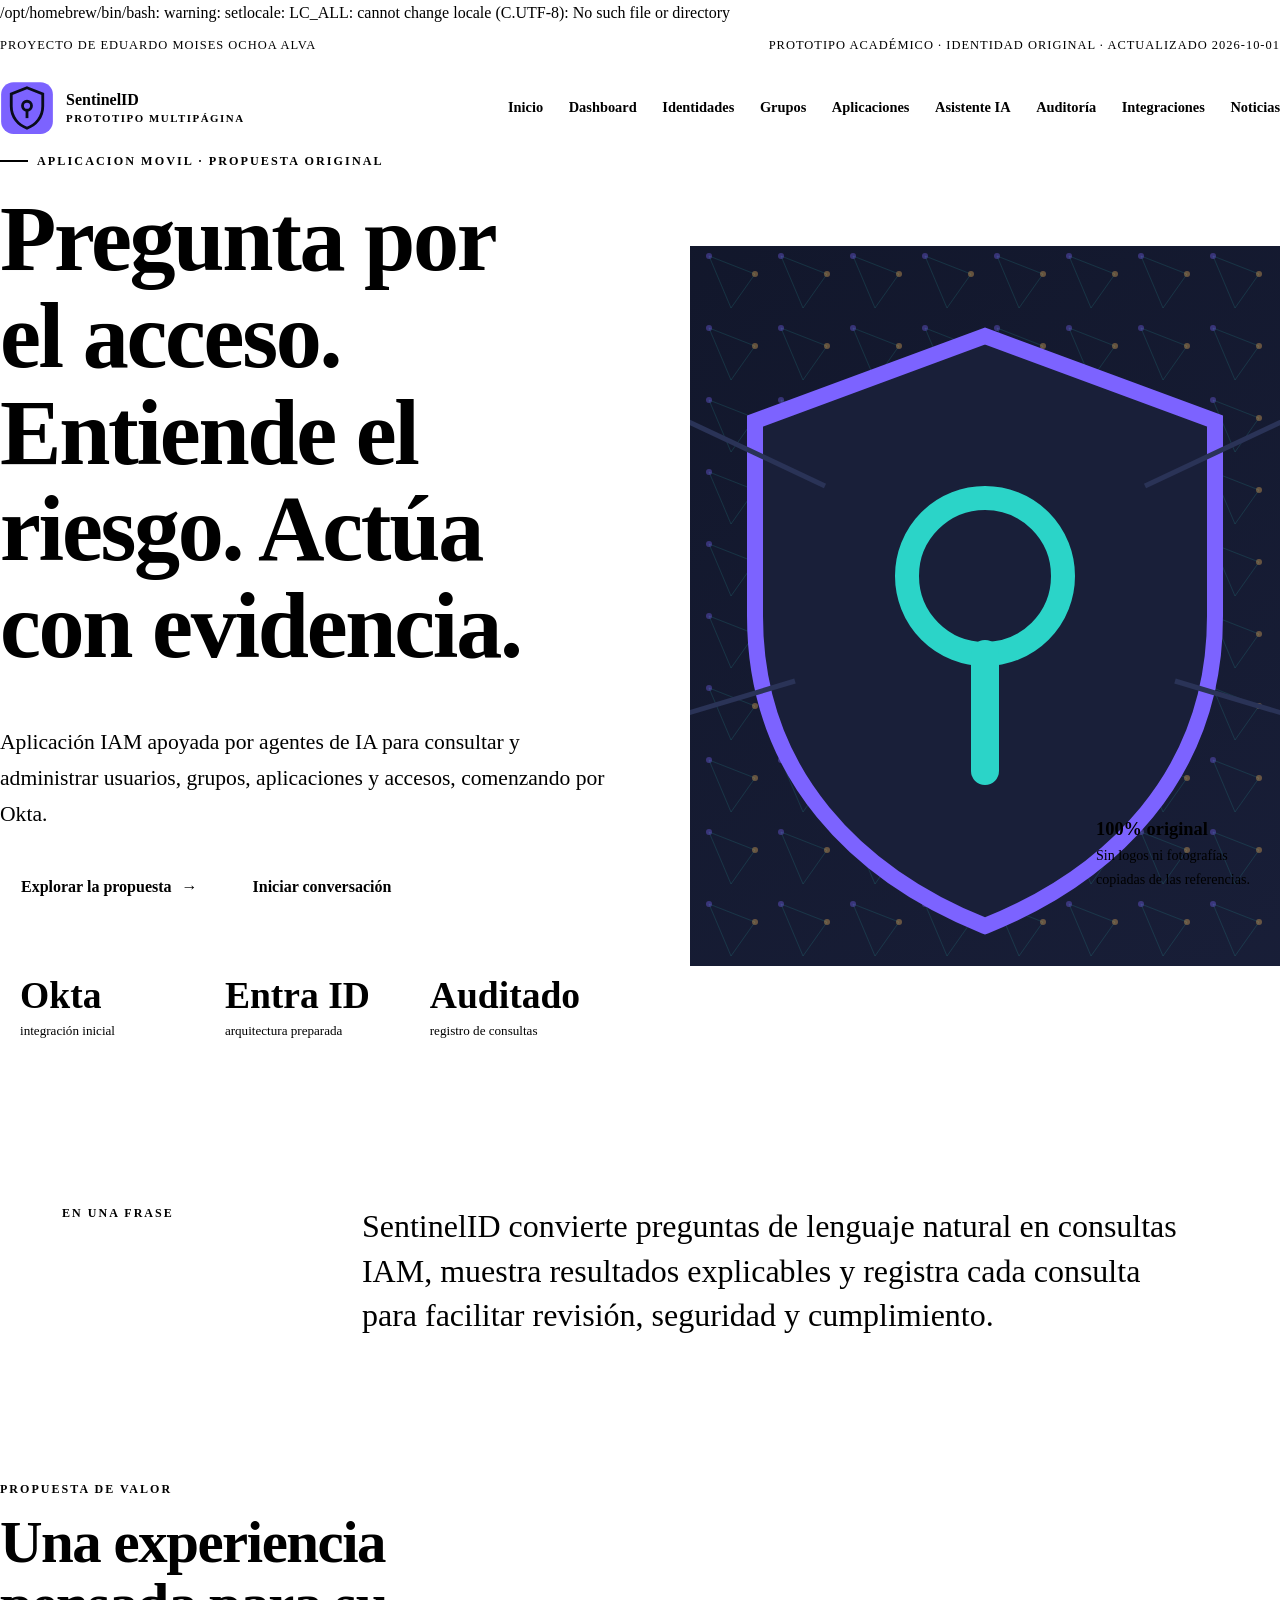
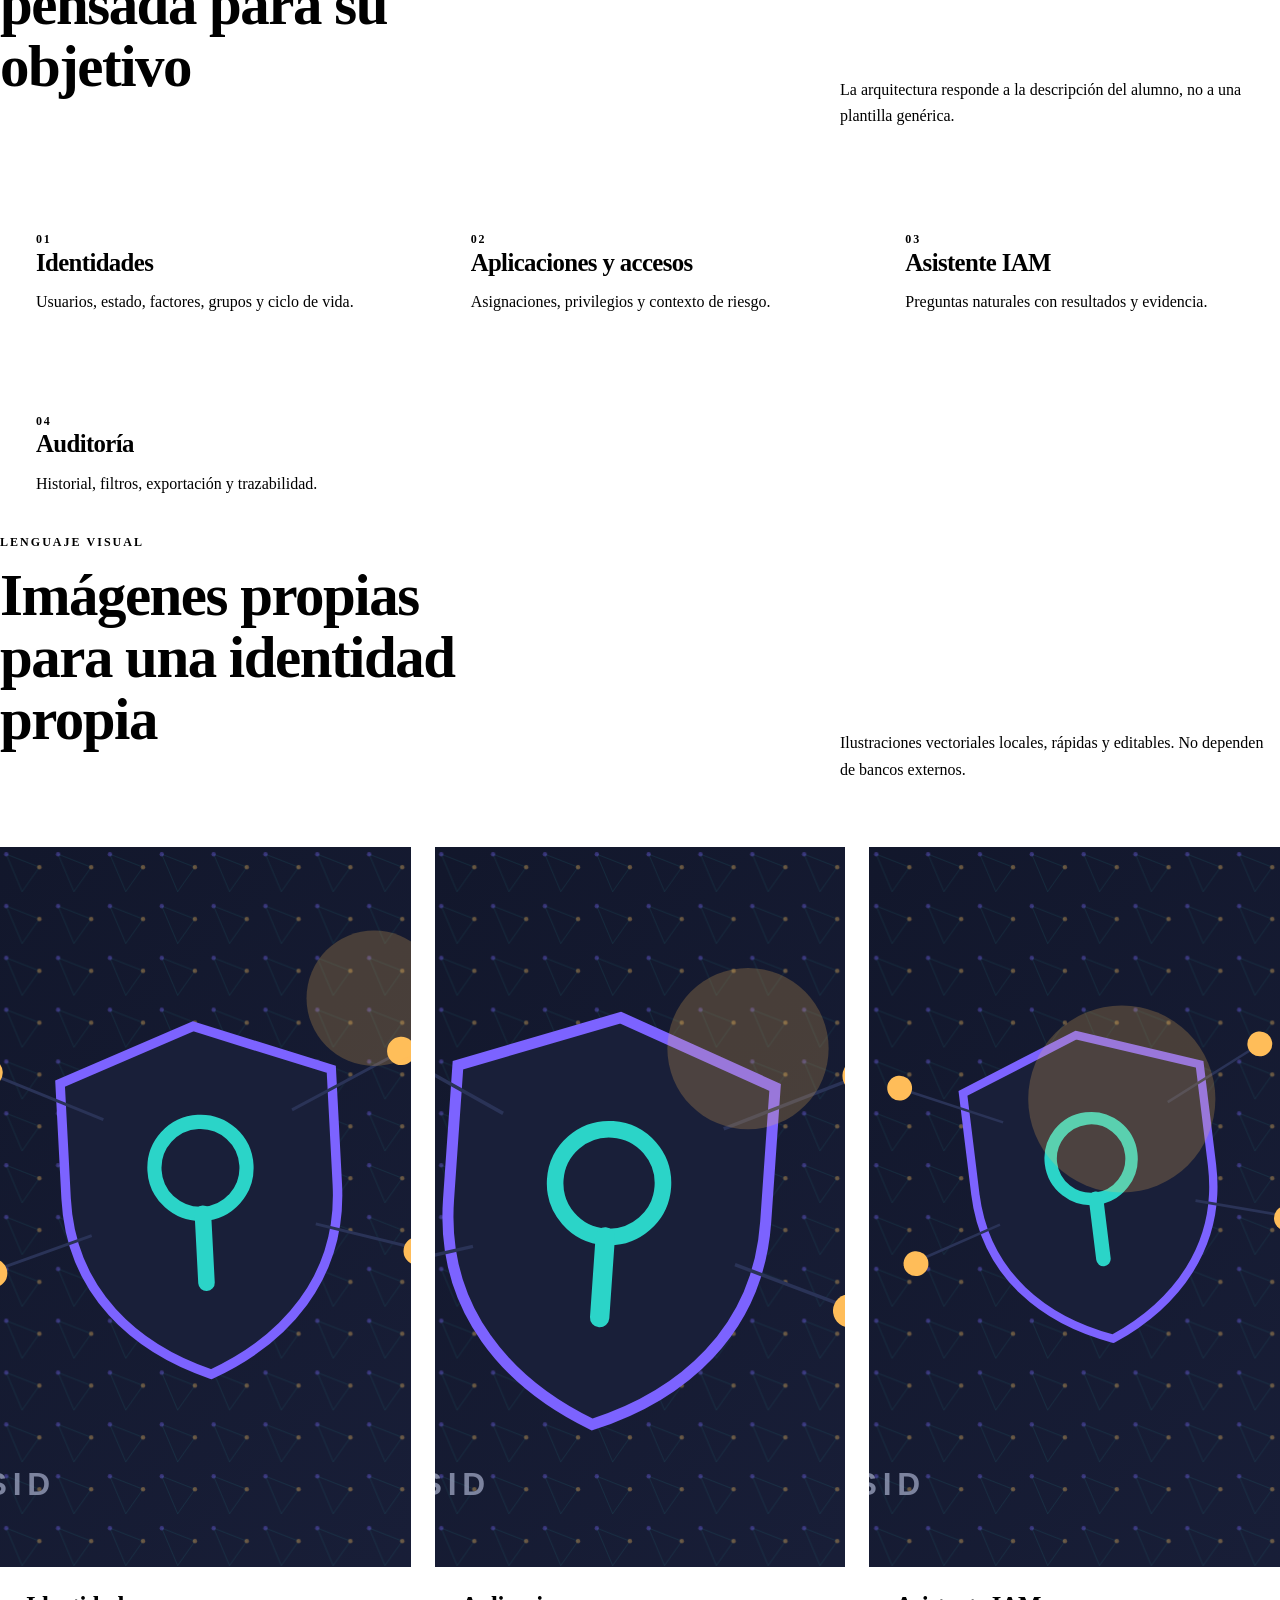
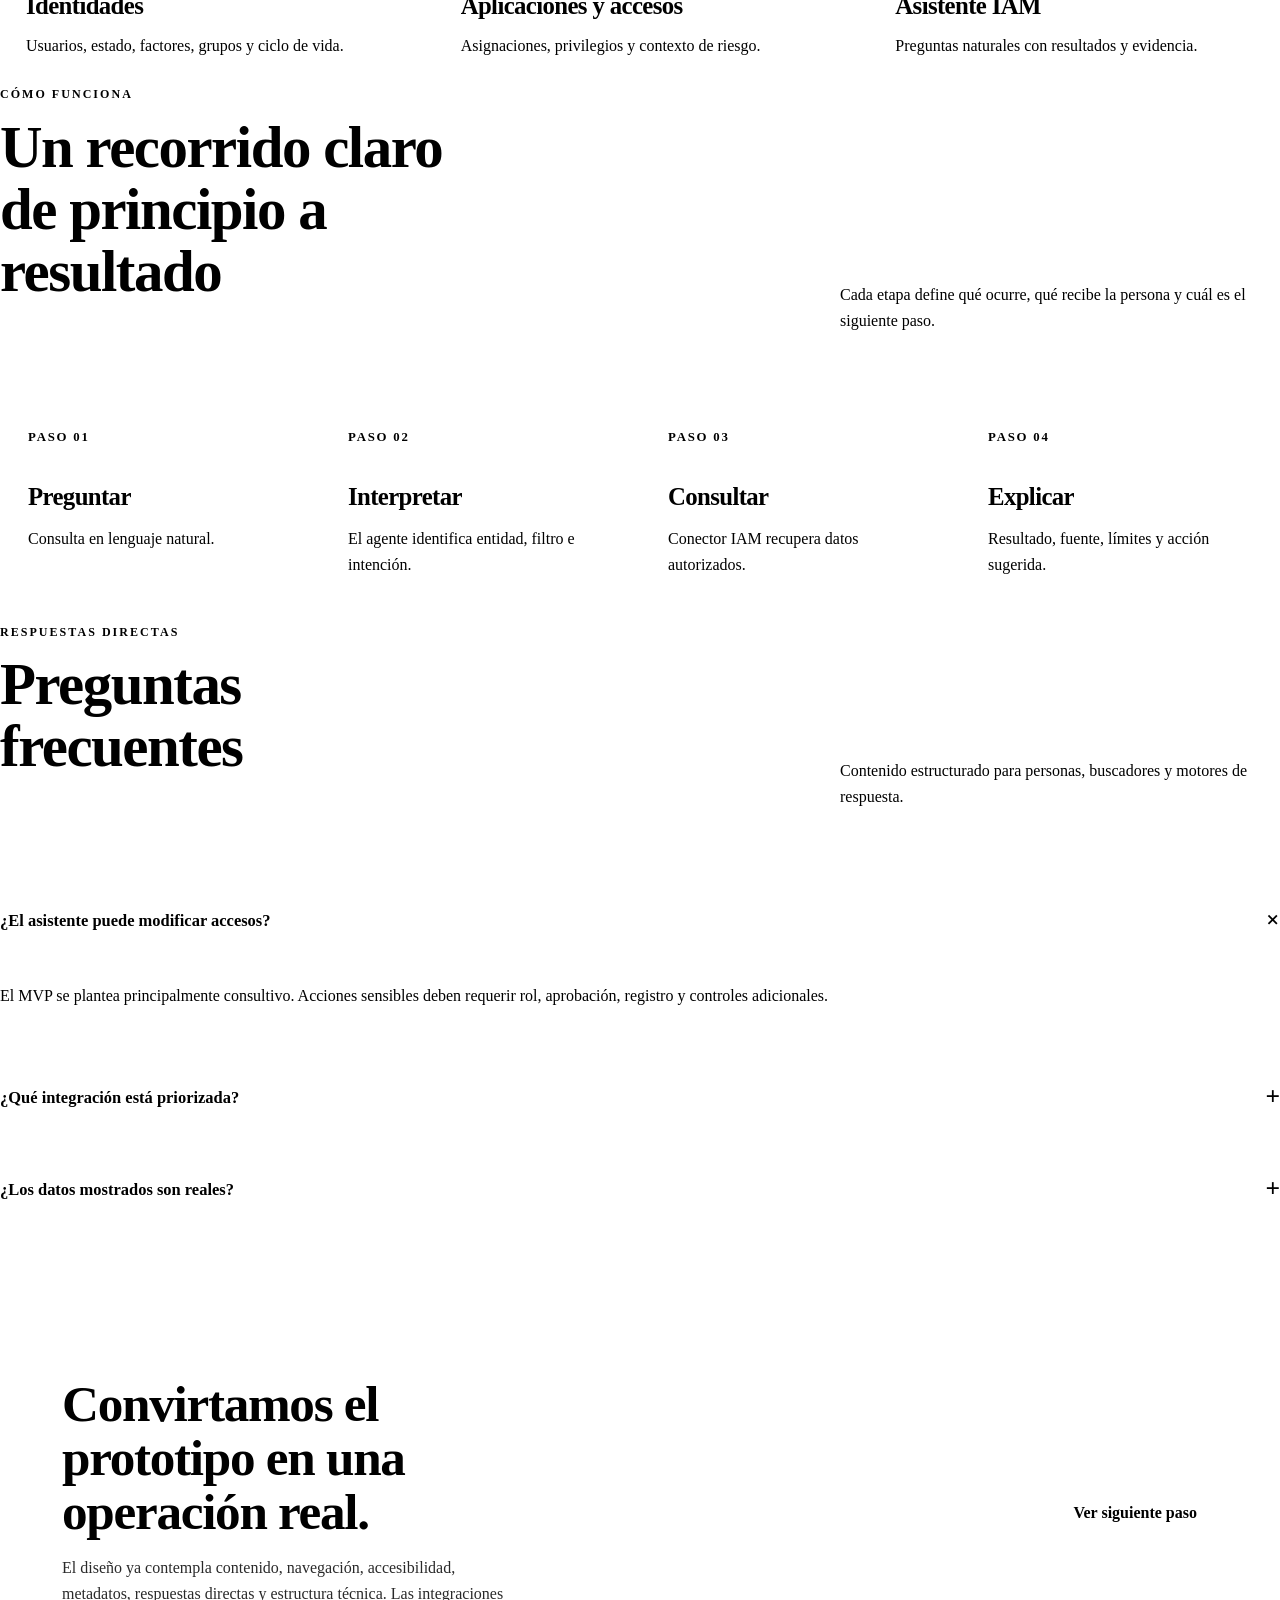
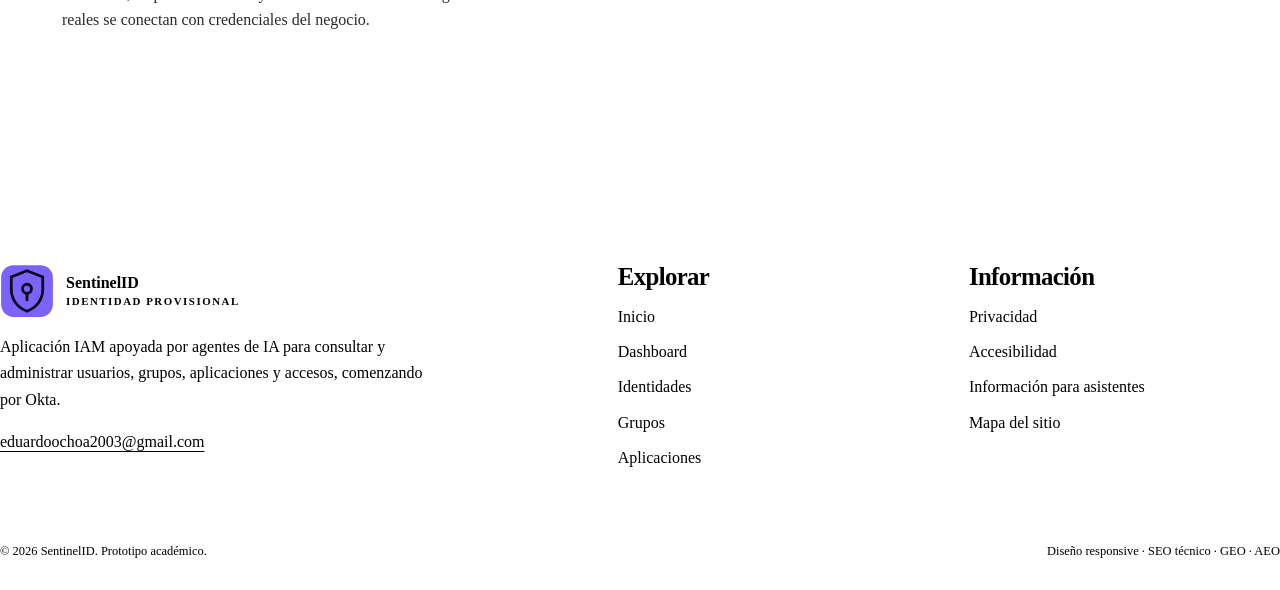
==== commit 7e5defd1: "Add live IAM news aggregation page" ====
--- a/index.html
+++ b/index.html
@@ -1,3 +1,4 @@
+/opt/homebrew/bin/bash: warning: setlocale: LC_ALL: cannot change locale (C.UTF-8): No such file or directory
 <!doctype html><html lang="es"><head>
 <meta charset="utf-8"><meta name="viewport" content="width=device-width,initial-scale=1"><meta name="theme-color" content="#7c63ff">
 <title>Inicio | SentinelID</title><meta name="description" content="Inicio de SentinelID. SentinelID convierte preguntas de lenguaje natural en consultas IAM, muestra resultados explicables y registra cada consulta para facil…"><meta name="robots" content="index,follow,max-image-preview:large,max-snippet:-1,max-video-preview:-1"><meta name="generator" content="Centro Iberoamericano · prototipo académico">
@@ -10,7 +11,7 @@
   <div class="container nav-wrap">
     <a class="brand" href="index.html" aria-label="Ir al inicio de SentinelID"><img src="assets/img/favicon.svg" width="54" height="54" alt=""><span>SentinelID<small>prototipo multipágina</small></span></a>
     <button class="menu-toggle" id="menu-toggle" type="button" aria-expanded="false" aria-controls="site-nav">Menú</button>
-    <nav class="site-nav" id="site-nav" aria-label="Navegación principal"><a class="" href="index.html" aria-current="page">Inicio</a><a class="" href="dashboard.html">Dashboard</a><a class="" href="identidades.html">Identidades</a><a class="" href="grupos.html">Grupos</a><a class="" href="aplicaciones.html">Aplicaciones</a><a class="" href="asistente.html">Asistente IA</a><a class="" href="auditoria.html">Auditoría</a><a class="" href="integraciones.html">Integraciones</a></nav>
+    <nav class="site-nav" id="site-nav" aria-label="Navegación principal"><a class="" href="index.html" aria-current="page">Inicio</a><a class="" href="dashboard.html">Dashboard</a><a class="" href="identidades.html">Identidades</a><a class="" href="grupos.html">Grupos</a><a class="" href="aplicaciones.html">Aplicaciones</a><a class="" href="asistente.html">Asistente IA</a><a class="" href="auditoria.html">Auditoría</a><a class="" href="integraciones.html">Integraciones</a><a class="" href="noticias.html">Noticias</a></nav>
   </div>
 </header><main id="contenido">
 <section class="hero"><div class="container hero-grid"><div class="hero-copy"><div class="eyebrow">aplicacion movil · propuesta original</div><h1>Pregunta por el acceso. Entiende el riesgo. Actúa con evidencia.</h1><p class="lead">Aplicación IAM apoyada por agentes de IA para consultar y administrar usuarios, grupos, aplicaciones y accesos, comenzando por Okta.</p><div class="hero-actions"><a class="btn" href="dashboard.html">Explorar la propuesta <span aria-hidden="true">→</span></a><a class="btn btn-secondary" href="integraciones.html">Iniciar conversación</a></div><div class="stats"><div class="stat"><strong>Okta</strong><span>integración inicial</span></div><div class="stat"><strong>Entra ID</strong><span>arquitectura preparada</span></div><div class="stat"><strong>Auditado</strong><span>registro de consultas</span></div></div></div><div class="hero-art"><img src="assets/img/hero.svg" width="1000" height="720" alt="Ilustración original para SentinelID"><div class="hero-badge"><strong>100% original</strong>Sin logos ni fotografías copiadas de las referencias.</div></div></div></section>
@@ -29,4 +30,4 @@
     </div>
     <div class="footer-bottom"><span>© <span id="year">2026</span> SentinelID. Prototipo académico.</span><span>Diseño responsive · SEO técnico · GEO · AEO</span></div>
   </div>
-</footer><div id="toast" class="toast" role="status" aria-live="polite"></div><script src="assets/js/app.js" defer></script></body></html>+</footer><div id="toast" class="toast" role="status" aria-live="polite"></div><script src="assets/js/app.js" defer></script></body></html>
--- a/assets/css/styles.css
+++ b/assets/css/styles.css
@@ -1,3 +1,4 @@
+/opt/homebrew/bin/bash: warning: setlocale: LC_ALL: cannot change locale (C.UTF-8): No such file or directory
 /* Generated 2026-10-01 · original design system for SentinelID */
 :root {
   --bg:#090c1a; --surface:#11162a; --surface-2:#191f39; --text:#f4f6ff; --muted:#a8afcc;
@@ -174,6 +175,27 @@
 .footer-bottom{display:flex;justify-content:space-between;gap:20px;flex-wrap:wrap;border-top:1px solid var(--line);margin-top:48px;padding-top:22px;font-size:.78rem;color:var(--muted)}
 .toast{position:fixed;right:20px;bottom:20px;z-index:200;background:var(--text);color:var(--bg);padding:16px 20px;border-radius:12px;box-shadow:var(--shadow);transform:translateY(130%);transition:transform .25s ease;max-width:360px}
 .toast.show{transform:translateY(0)}
+.site-assistant{position:fixed;right:22px;bottom:22px;z-index:180;font-size:.95rem}
+.site-assistant-toggle{display:flex;align-items:center;gap:9px;border:0;border-radius:999px;background:var(--brand);color:var(--on-brand);padding:13px 18px;box-shadow:var(--shadow);font:inherit;font-weight:850;cursor:pointer}
+.site-assistant-toggle span:first-child{font-size:1.2rem}
+.site-assistant-panel{position:absolute;right:0;bottom:58px;width:min(390px,calc(100vw - 34px));border:1px solid var(--line);border-radius:18px;background:var(--surface);box-shadow:var(--shadow);overflow:hidden}
+.site-assistant-head{display:flex;justify-content:space-between;align-items:center;gap:20px;padding:16px 18px;background:var(--surface2);border-bottom:1px solid var(--line)}
+.site-assistant-head strong,.site-assistant-head small{display:block}.site-assistant-head small{color:var(--muted);margin-top:3px}
+.site-assistant-close{border:0;background:transparent;color:var(--muted);font-size:1.6rem;line-height:1;cursor:pointer}
+.site-assistant-stream{max-height:280px;overflow:auto;padding:16px;background:var(--bg)}
+.site-assistant-stream .bubble{margin-bottom:10px}.site-assistant-stream .bubble:last-child{margin-bottom:0}
+.site-assistant-form{display:flex;gap:8px;padding:13px;border-top:1px solid var(--line);background:var(--surface)}
+.site-assistant-form input{min-width:0;flex:1;border:1px solid var(--line);padding:11px 13px;border-radius:999px;background:var(--bg);color:var(--text)}
+.site-assistant-form .btn{padding:10px 14px}.site-assistant-note{margin:0;padding:0 14px 13px;color:var(--muted);font-size:.72rem;background:var(--surface)}
+.news-grid{display:grid;grid-template-columns:repeat(3,minmax(0,1fr));gap:24px;margin-top:26px}
+.news-card{display:flex;flex-direction:column;min-height:260px}
+.news-card .news-meta{display:flex;justify-content:space-between;gap:14px;color:var(--muted);font-size:.78rem;margin-bottom:18px}
+.news-card h3{font-size:clamp(1.2rem,2vw,1.65rem);line-height:1.14}
+.news-card p{color:var(--muted);margin:0 0 22px}
+.news-card .external-link,.news-source-card .external-link{display:block;margin-top:auto;color:var(--brand);font-weight:850;text-decoration:none}
+.news-source-card{display:flex;flex-direction:column;min-height:220px;text-decoration:none}
+.news-source-card p{color:var(--muted)}
+.news-error{margin-top:26px}
 .sr-only{position:absolute!important;width:1px!important;height:1px!important;padding:0!important;margin:-1px!important;overflow:hidden!important;clip:rect(0,0,0,0)!important;white-space:nowrap!important;border:0!important}
 .empty-state{display:none;padding:30px;text-align:center;border:1px dashed var(--line);color:var(--muted);border-radius:14px}
 /* Strong visual differentiation by theme */
@@ -198,15 +220,16 @@
   .site-nav.open{display:flex} .site-nav a{padding:10px} .nav-cta{text-align:center}
   .hero-grid,.page-hero .inner,.contact-layout,.assistant-demo,.calculator{grid-template-columns:1fr}
   .hero-art{max-width:760px} .answer-box{grid-template-columns:1fr} .grid-4{grid-template-columns:repeat(2,1fr)}
-  .product-grid,.grid-3{grid-template-columns:repeat(2,minmax(0,1fr))} .step-list{grid-template-columns:repeat(2,1fr)} .step:nth-child(2){border-right:0} .step:nth-child(-n+2){border-bottom:1px solid var(--line)}
+  .product-grid,.grid-3,.news-grid{grid-template-columns:repeat(2,minmax(0,1fr))} .step-list{grid-template-columns:repeat(2,1fr)} .step:nth-child(2){border-right:0} .step:nth-child(-n+2){border-bottom:1px solid var(--line)}
   .dashboard{grid-template-columns:1fr} .dashboard aside{display:flex;gap:8px;overflow:auto} .dashboard aside strong{display:none} .dashboard aside a{white-space:nowrap;margin:0}
   .assistant-sidebar{border-right:0;border-bottom:1px solid var(--line)}
+  .site-assistant{right:17px;bottom:17px}.site-assistant-toggle{padding:12px 15px}.site-assistant-panel{bottom:55px}
 }
 @media (max-width:680px){
   .topbar .container{display:block} .topbar .container span:last-child{display:none} .brand span{display:none}
   .hero{padding-top:42px} h1{font-size:clamp(2.7rem,15vw,4.8rem)} .hero-grid{display:flex;flex-direction:column}
   body[data-theme="fashion"] .hero-grid{display:flex} .hero-art{order:-1} .hero-badge{right:8px}
-  .stats{grid-template-columns:1fr} .grid-2,.grid-3,.grid-4,.product-grid,.form-grid,.metric-grid{grid-template-columns:1fr}
+  .stats{grid-template-columns:1fr} .grid-2,.grid-3,.grid-4,.product-grid,.news-grid,.form-grid,.metric-grid{grid-template-columns:1fr}
   .section-head,.callout,.footer-bottom{align-items:start;flex-direction:column;display:flex} .step-list{grid-template-columns:1fr} .step{border-right:0;border-bottom:1px solid var(--line)}
   .footer-grid{grid-template-columns:1fr} .field.full{grid-column:auto} .dashboard-main{padding:18px} .contact-panel{padding:26px}
   .product-meta{align-items:flex-start} .answer-box p{font-size:1.17rem}
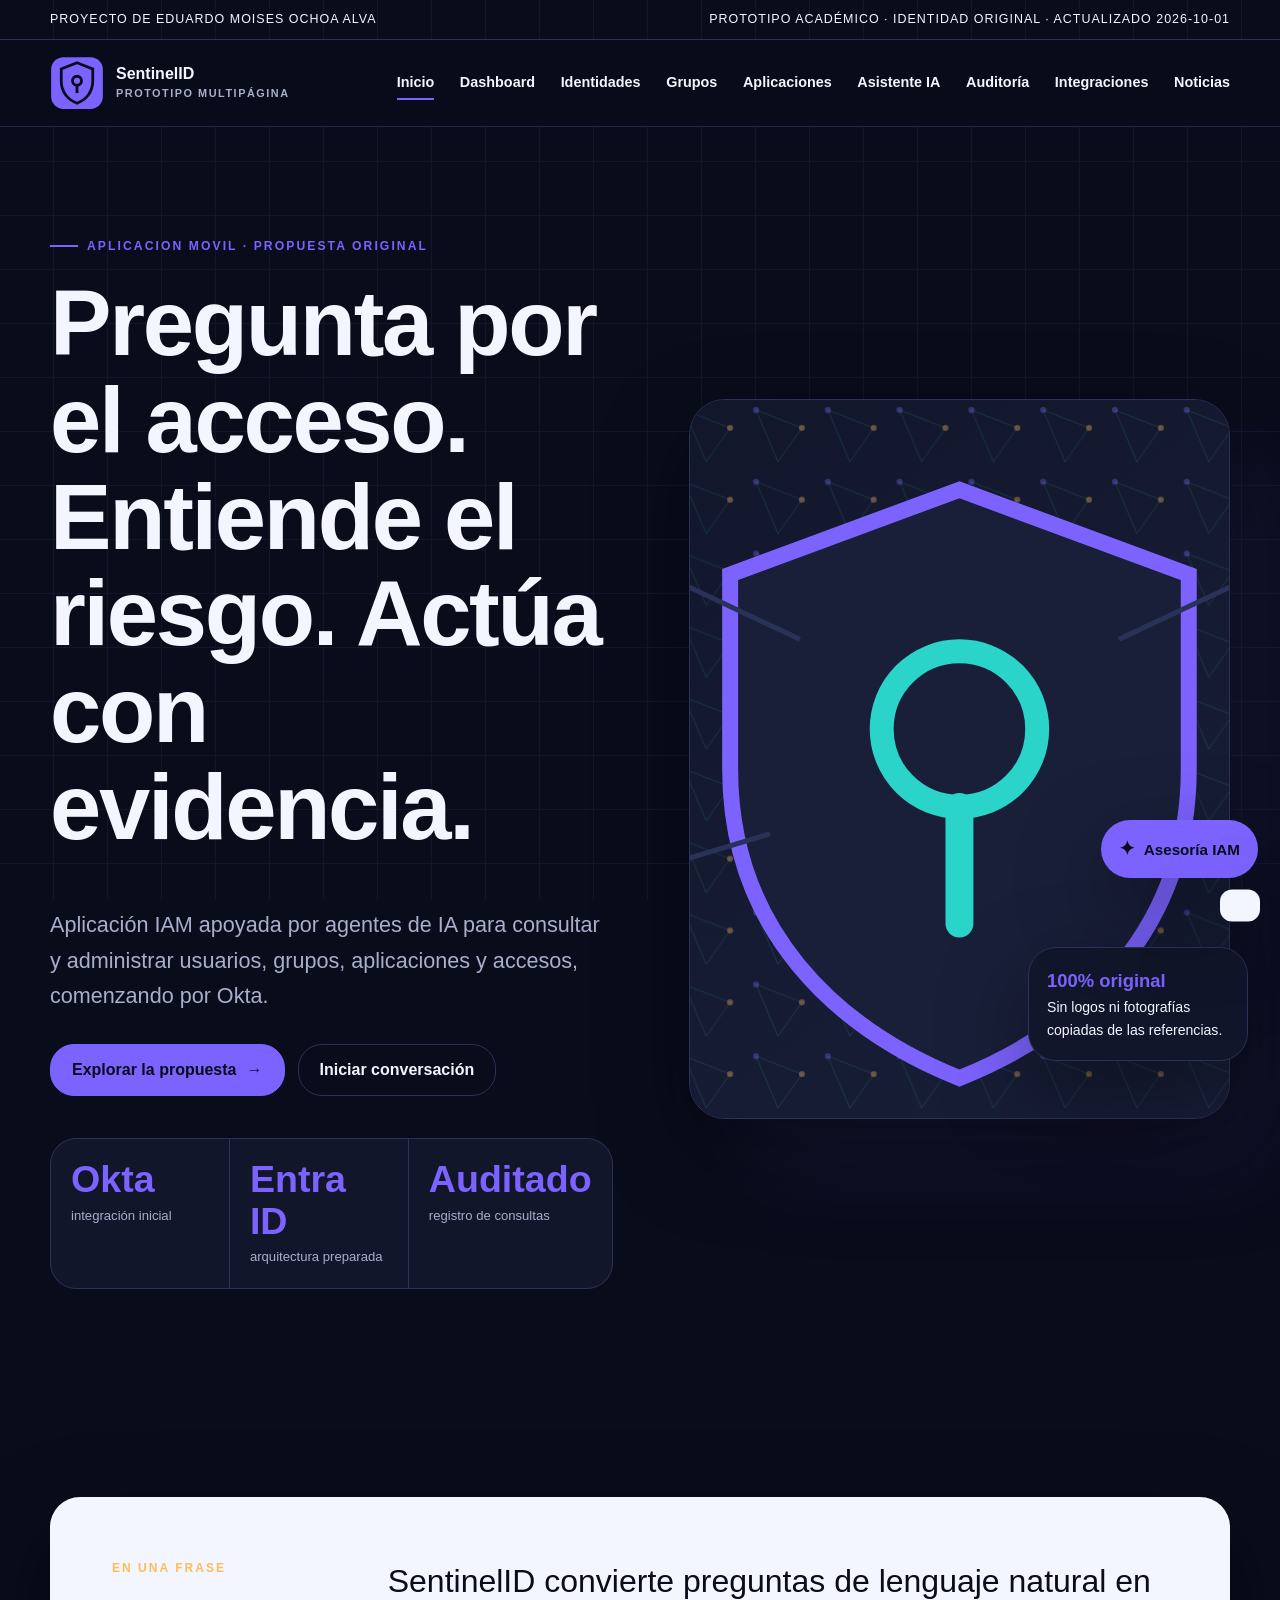
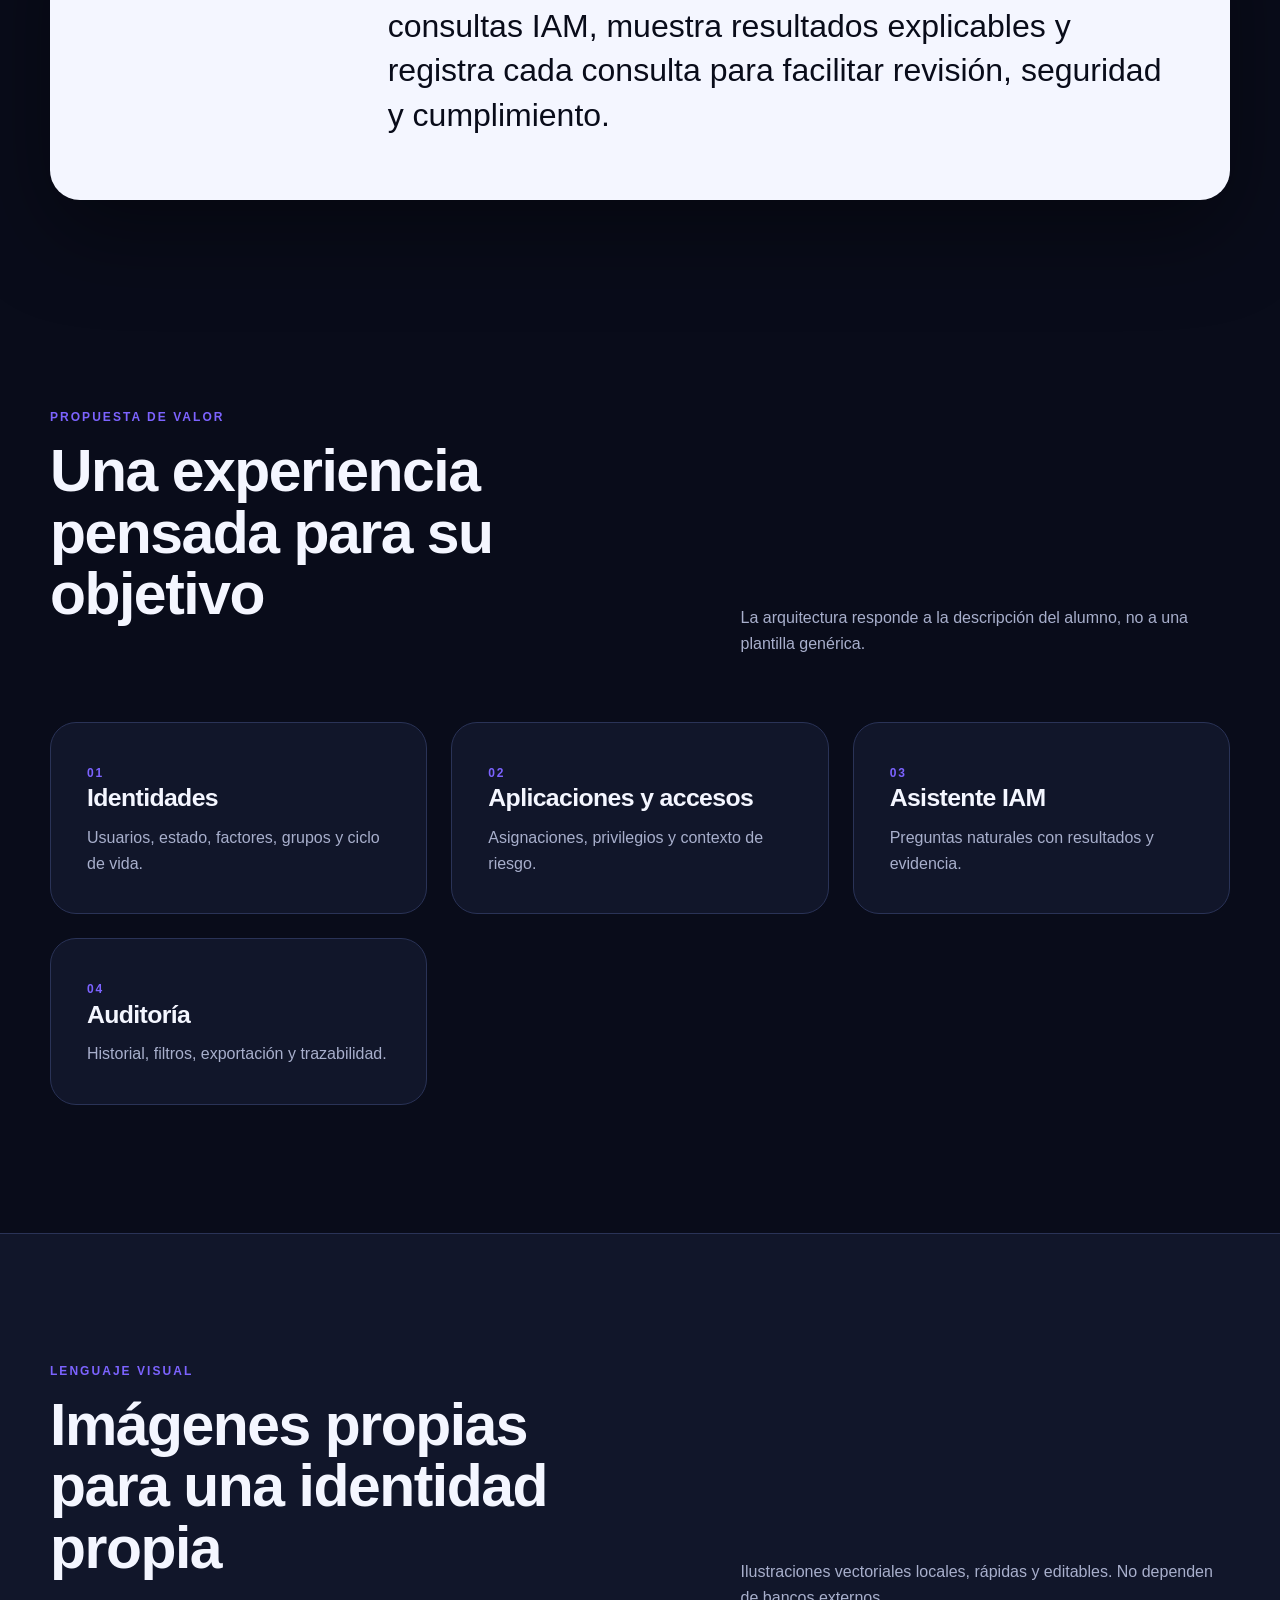
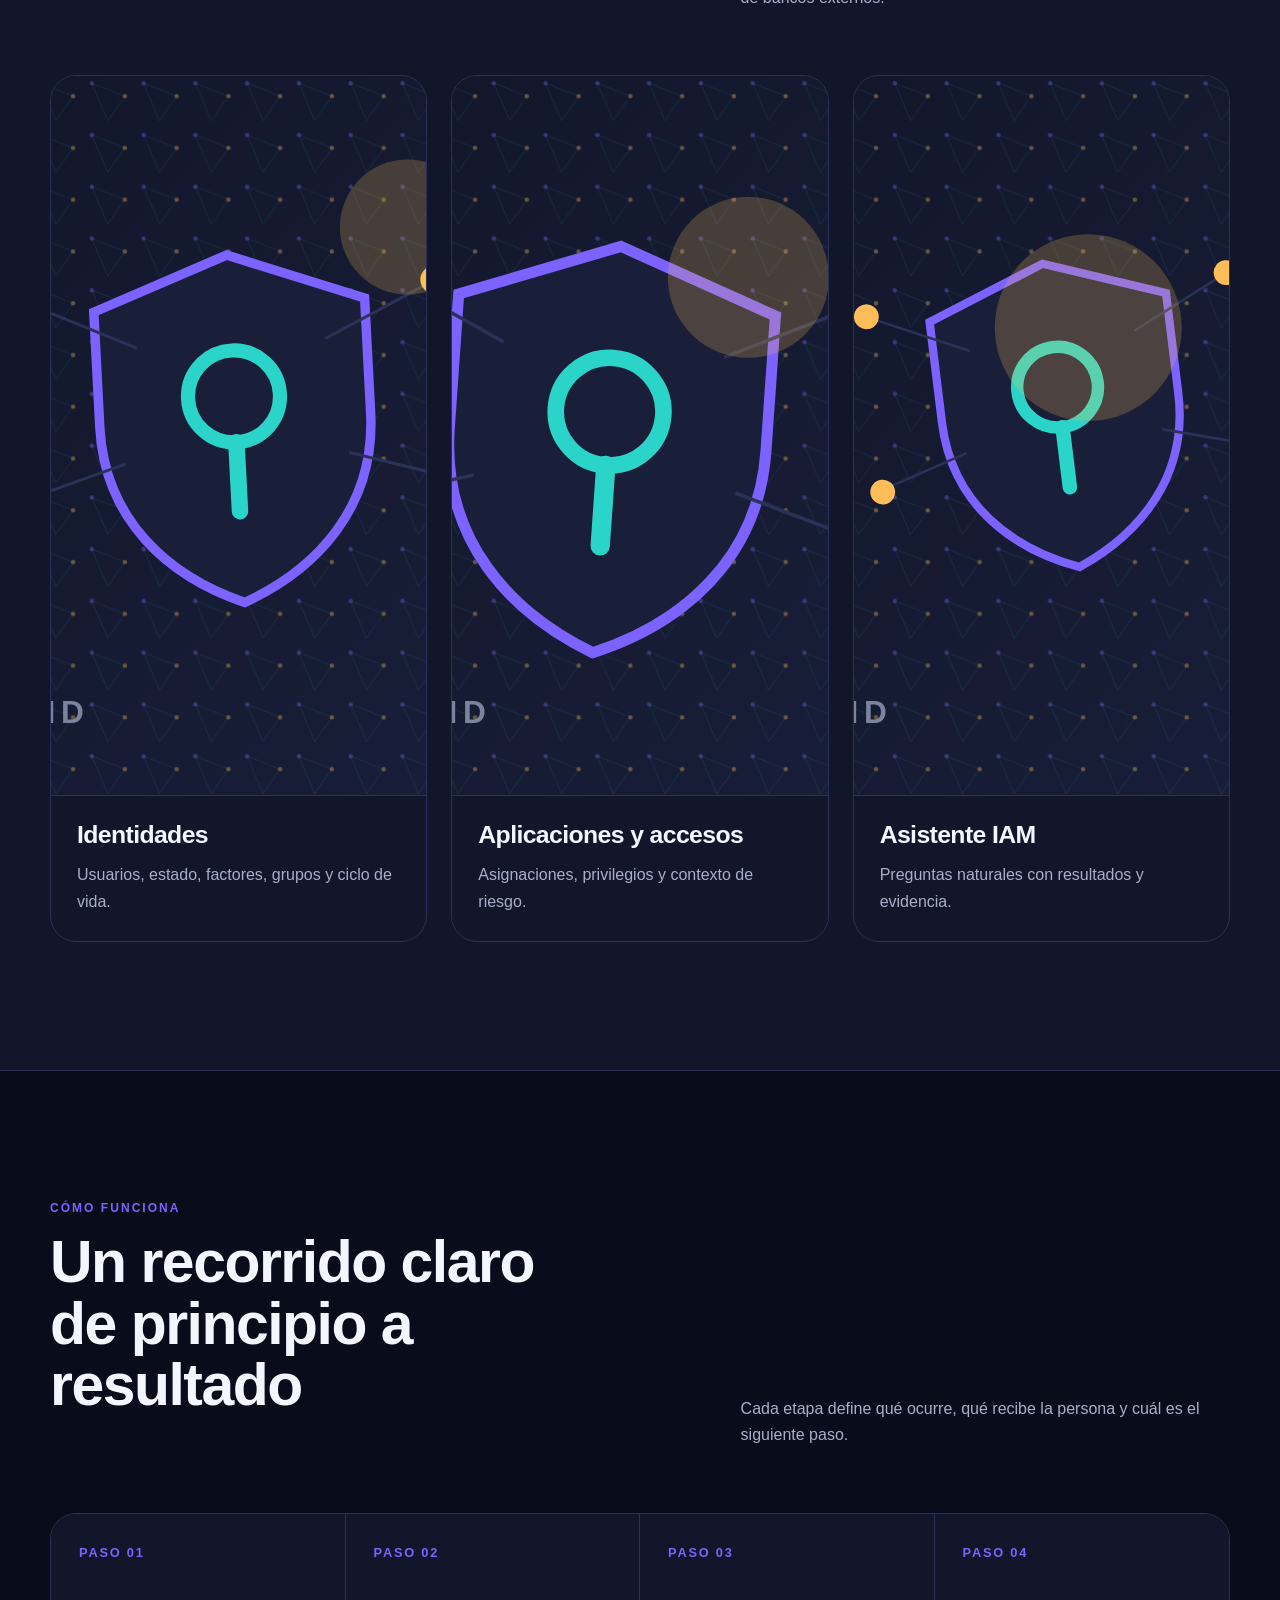
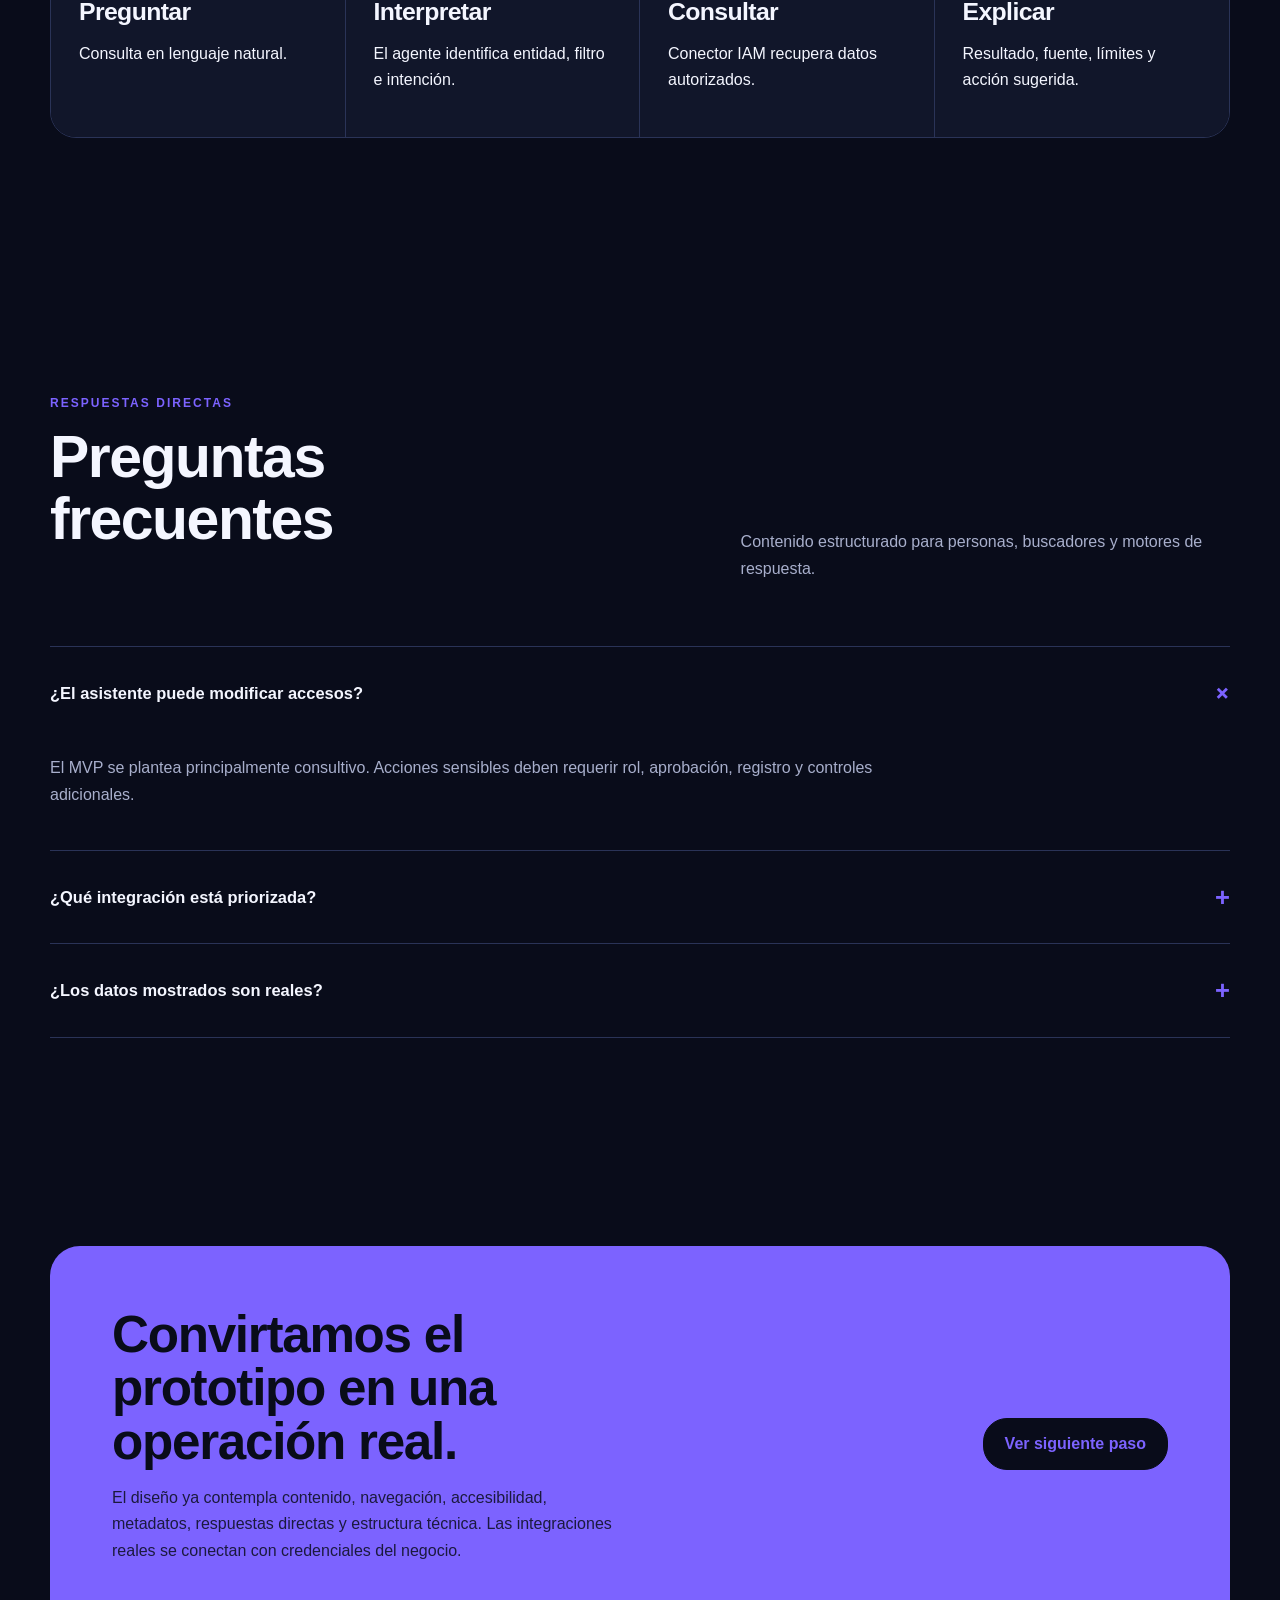
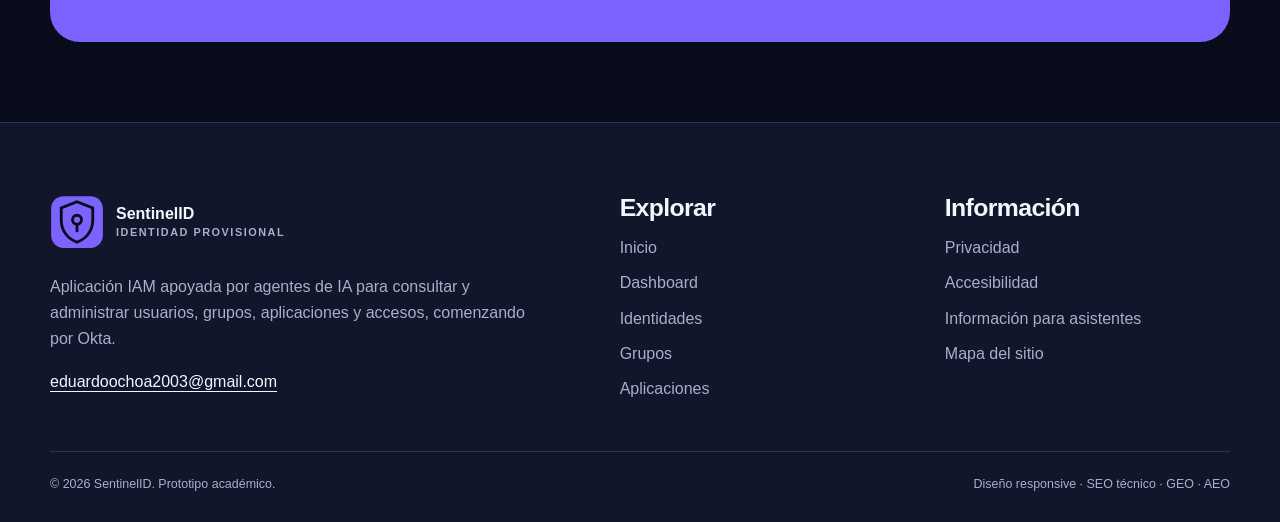
==== commit 42f805ae: "Fix clean source files for news deploy" ====
--- a/index.html
+++ b/index.html
@@ -1,4 +1,3 @@
-/opt/homebrew/bin/bash: warning: setlocale: LC_ALL: cannot change locale (C.UTF-8): No such file or directory
 <!doctype html><html lang="es"><head>
 <meta charset="utf-8"><meta name="viewport" content="width=device-width,initial-scale=1"><meta name="theme-color" content="#7c63ff">
 <title>Inicio | SentinelID</title><meta name="description" content="Inicio de SentinelID. SentinelID convierte preguntas de lenguaje natural en consultas IAM, muestra resultados explicables y registra cada consulta para facil…"><meta name="robots" content="index,follow,max-image-preview:large,max-snippet:-1,max-video-preview:-1"><meta name="generator" content="Centro Iberoamericano · prototipo académico">
--- a/assets/css/styles.css
+++ b/assets/css/styles.css
@@ -1,4 +1,3 @@
-/opt/homebrew/bin/bash: warning: setlocale: LC_ALL: cannot change locale (C.UTF-8): No such file or directory
 /* Generated 2026-10-01 · original design system for SentinelID */
 :root {
   --bg:#090c1a; --surface:#11162a; --surface-2:#191f39; --text:#f4f6ff; --muted:#a8afcc;
